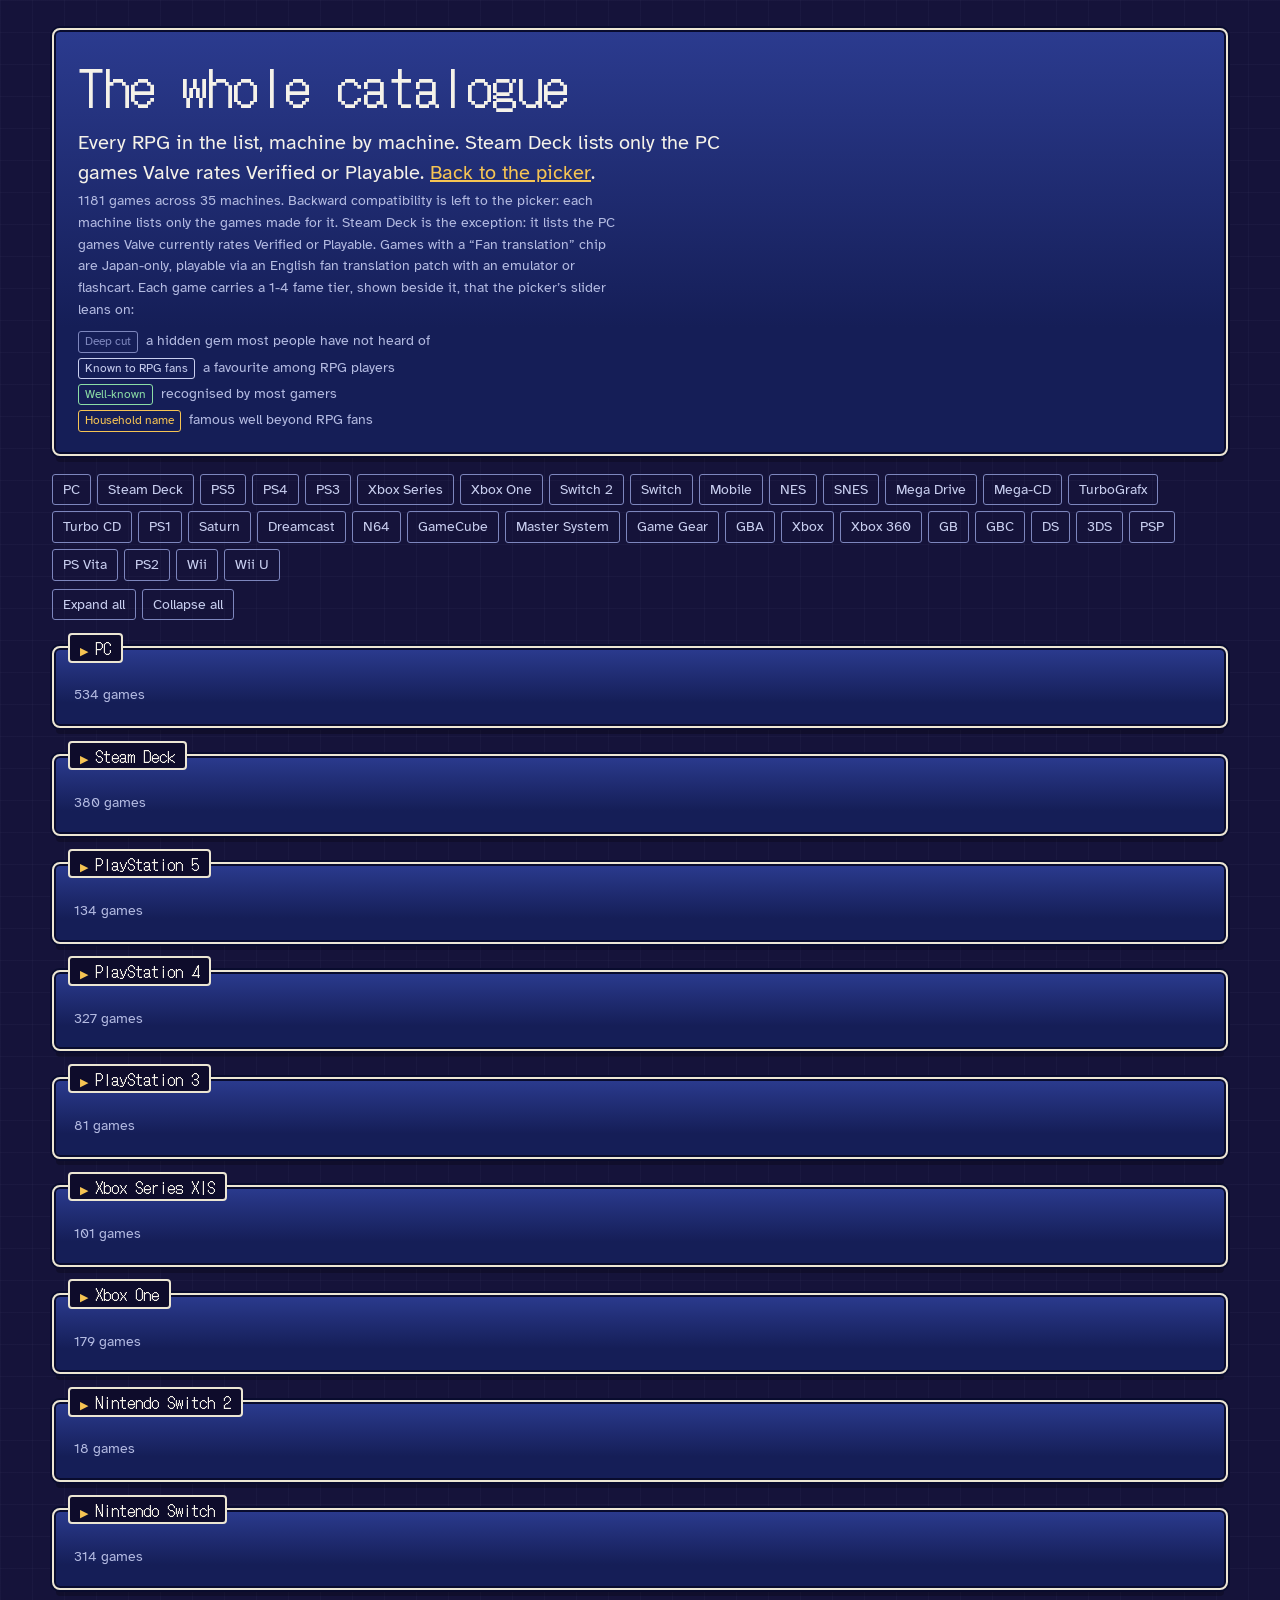
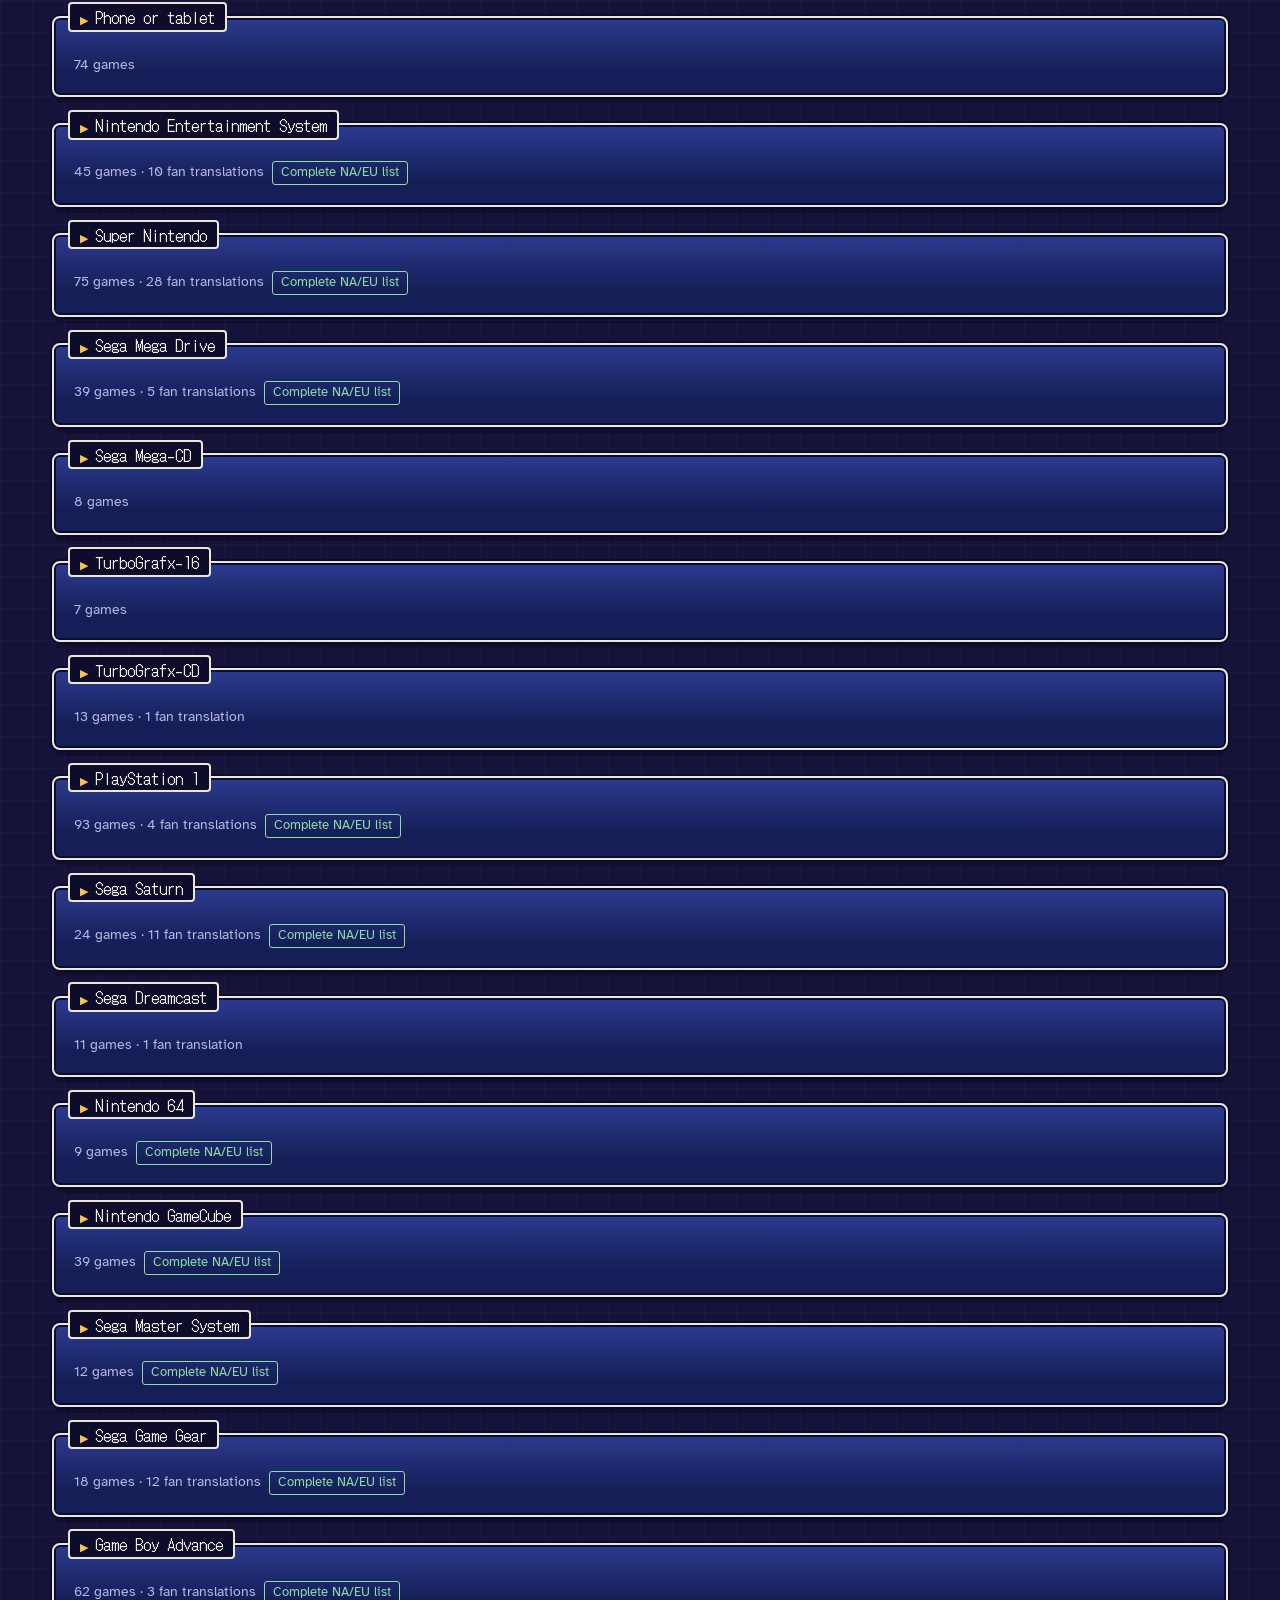
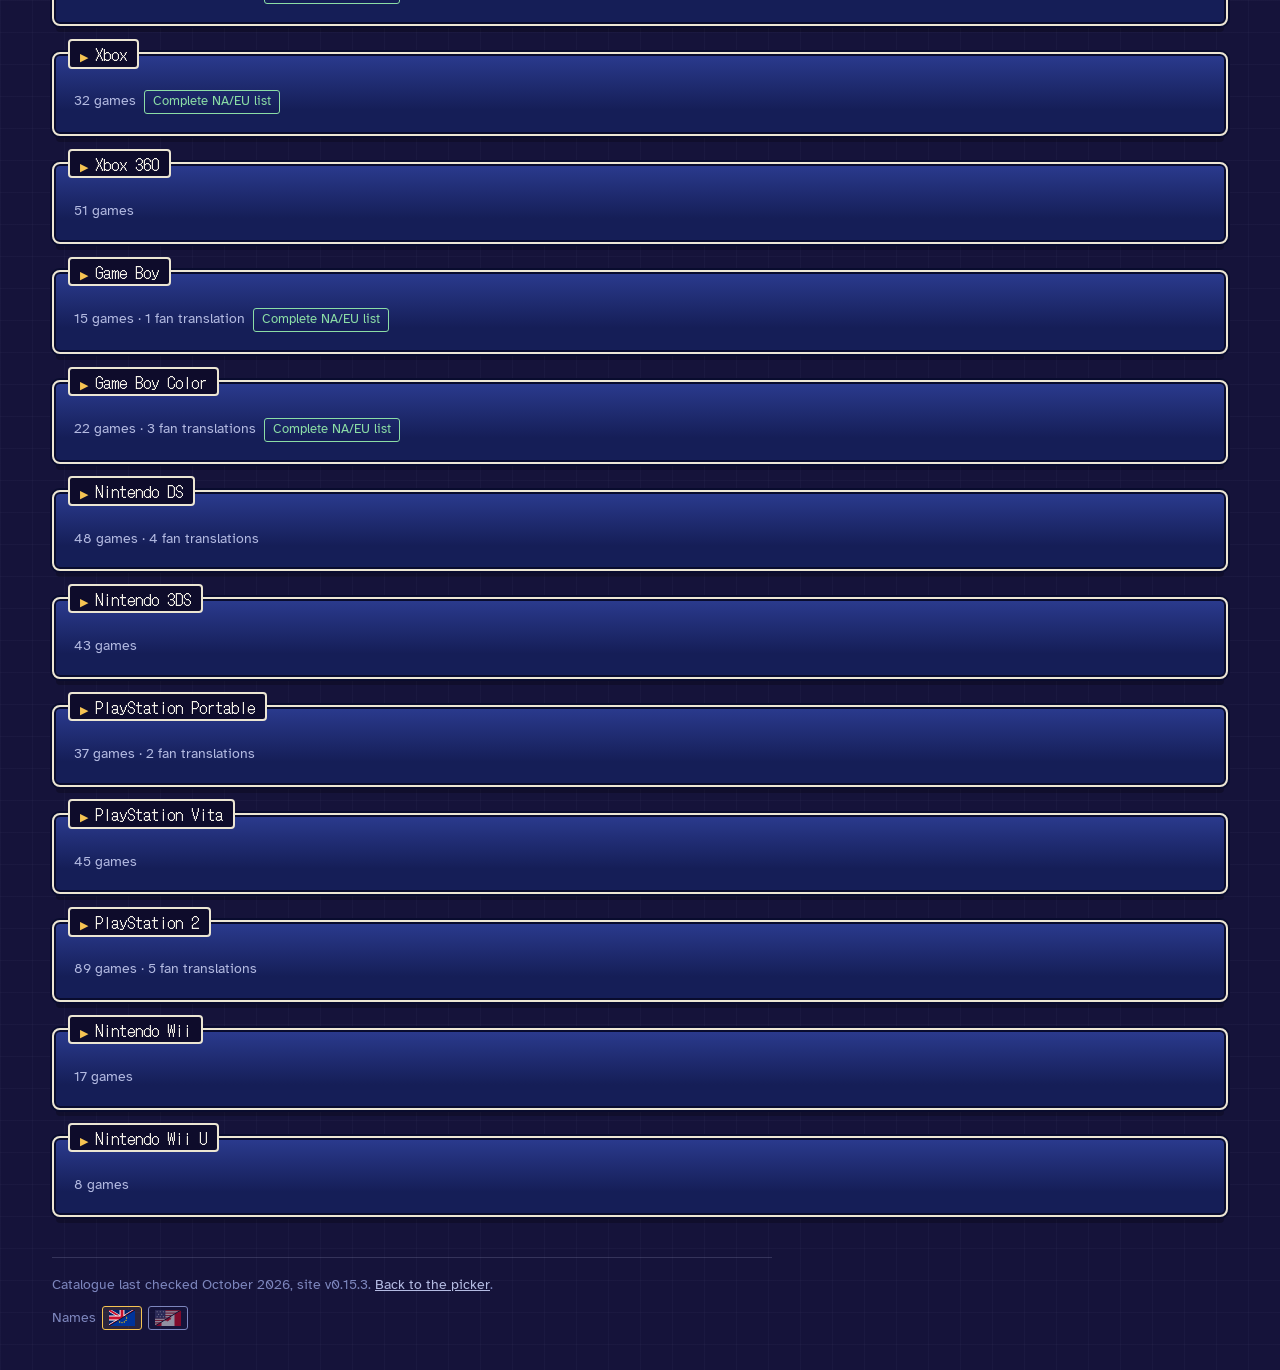
==== catalogue.html @ 45188379 "chore: Bump the footer version to 0.15.3" ====
<!doctype html>
<html lang="en-GB">
<head>
  <meta charset="utf-8">
  <meta name="viewport" content="width=device-width, initial-scale=1">
  <title>Every game, machine by machine &#8212; Which RPG should I play next?</title>
  <meta name="description" content="The whole catalogue, laid out machine by machine, so you can audit what is listed for each console.">
  <meta name="color-scheme" content="dark">
  <meta name="theme-color" content="#15133a">
  <link rel="icon" href="favicon.svg" type="image/svg+xml">
  <link rel="preconnect" href="https://fonts.googleapis.com">
  <link rel="preconnect" href="https://fonts.gstatic.com" crossorigin>
  <link rel="stylesheet" href="https://fonts.googleapis.com/css2?family=Atkinson+Hyperlegible:ital,wght@0,400;0,700;1,400&family=DotGothic16&display=swap">
  <link rel="stylesheet" href="css/style.css">
</head>
<body>
  <a class="skip-link" href="#audit">Skip to the list</a>

  <div class="page">
    <header class="intro window">
      <h1>The whole catalogue</h1>
      <p class="dialogue">Every RPG in the list, machine by machine. Steam Deck lists only the PC games Valve rates Verified or Playable. <a href="index.html">Back to the picker</a>.</p>
      <p class="hint" id="audit-summary"></p>
      <ul class="fame-key" id="fame-key" aria-label="What the fame tiers mean"></ul>
    </header>

    <nav class="audit-nav" id="audit-nav" aria-label="Machines"></nav>
    <div class="audit-actions">
      <button type="button" class="audit-chip" id="expand-all">Expand all</button>
      <button type="button" class="audit-chip" id="collapse-all">Collapse all</button>
    </div>

    <main id="audit"></main>

    <footer class="footer">
      <p>Catalogue last checked <span id="updated">October 2026</span>, site v<span id="version">0.15.3</span>. <a href="index.html">Back to the picker</a>.</p>
      <div class="name-toggle" role="group" aria-label="Game names">
        <span class="name-toggle-label" aria-hidden="true">Names</span>
        <button type="button" class="name-opt" data-name="eu" aria-pressed="true" aria-label="UK and European names">
          <svg viewBox="0 0 26 16" width="26" height="16" aria-hidden="true" focusable="false">
            <defs>
              <clipPath id="feu-a"><polygon points="0,0 26,0 0,16"/></clipPath>
              <clipPath id="feu-b"><polygon points="26,0 26,16 0,16"/></clipPath>
            </defs>
            <g clip-path="url(#feu-a)">
              <rect width="26" height="16" fill="#012169"/>
              <path d="M0 0L26 16M26 0L0 16" stroke="#ffffff" stroke-width="2.8"/>
              <path d="M0 0L26 16M26 0L0 16" stroke="#c8102e" stroke-width="1.9"/>
              <path d="M13 0V16M0 8H26" stroke="#ffffff" stroke-width="4.8"/>
              <path d="M13 0V16M0 8H26" stroke="#c8102e" stroke-width="2.9"/>
            </g>
            <g clip-path="url(#feu-b)">
              <rect width="26" height="16" fill="#003399"/>
              <g fill="#ffcc00">
                <circle cx="17.6" cy="8" r="0.65"/><circle cx="17" cy="5.7" r="0.65"/><circle cx="15.3" cy="4" r="0.65"/>
                <circle cx="13" cy="3.4" r="0.65"/><circle cx="10.7" cy="4" r="0.65"/><circle cx="9" cy="5.7" r="0.65"/>
                <circle cx="8.4" cy="8" r="0.65"/><circle cx="9" cy="10.3" r="0.65"/><circle cx="10.7" cy="12" r="0.65"/>
                <circle cx="13" cy="12.6" r="0.65"/><circle cx="15.3" cy="12" r="0.65"/><circle cx="17" cy="10.3" r="0.65"/>
              </g>
            </g>
            <line x1="0" y1="16" x2="26" y2="0" stroke="#0e0c2b" stroke-width="1"/>
          </svg>
        </button>
        <button type="button" class="name-opt" data-name="na" aria-pressed="false" aria-label="North American names">
          <svg viewBox="0 0 26 16" width="26" height="16" aria-hidden="true" focusable="false">
            <defs>
              <clipPath id="fna-a"><polygon points="0,0 26,0 0,16"/></clipPath>
              <clipPath id="fna-b"><polygon points="26,0 26,16 0,16"/></clipPath>
            </defs>
            <g clip-path="url(#fna-a)">
              <rect width="26" height="16" fill="#f7f7f7"/>
              <g fill="#b22234">
                <rect width="26" height="1.24" y="0"/><rect width="26" height="1.24" y="2.46"/><rect width="26" height="1.24" y="4.92"/>
                <rect width="26" height="1.24" y="7.38"/><rect width="26" height="1.24" y="9.85"/><rect width="26" height="1.24" y="12.31"/>
                <rect width="26" height="1.24" y="14.77"/>
              </g>
              <rect width="10.4" height="8.62" fill="#3c3b6e"/>
              <g fill="#ffffff">
                <circle cx="2.1" cy="1.8" r="0.5"/><circle cx="5.2" cy="1.8" r="0.5"/><circle cx="8.3" cy="1.8" r="0.5"/>
                <circle cx="3.65" cy="4.3" r="0.5"/><circle cx="6.75" cy="4.3" r="0.5"/>
                <circle cx="2.1" cy="6.8" r="0.5"/><circle cx="5.2" cy="6.8" r="0.5"/><circle cx="8.3" cy="6.8" r="0.5"/>
              </g>
            </g>
            <g clip-path="url(#fna-b)">
              <rect width="26" height="16" fill="#f7f7f7"/>
              <rect width="6.5" height="16" fill="#d80621"/>
              <rect x="19.5" width="6.5" height="16" fill="#d80621"/>
              <path fill="#d80621" d="M13 4.4l1 1.8 1.5-.6-.5 1.8 1.7.4-1.4 1.3.5.9-1.8-.3.2 1.5-1.2-.6-.8 1.1-.8-1.1-1.2.6.2-1.5-1.8.3.5-.9-1.4-1.3 1.7-.4-.5-1.8 1.5.6z"/>
            </g>
            <line x1="0" y1="16" x2="26" y2="0" stroke="#0e0c2b" stroke-width="1"/>
          </svg>
        </button>
      </div>
    </footer>
  </div>

  <script src="js/games.js"></script>
  <script src="js/catalogue.js"></script>
</body>
</html>
---- css/style.css ----
/*
 * Look and feel: classic RPG menu windows on a night-sky backdrop.
 * The one loud idea is the window frame and its gold selection cursor;
 * everything else stays quiet so the picks are easy to read.
 */

:root {
  --night: #15133a;
  --night-deep: #0e0c2b;
  --win-top: #2b3b8f;
  --win-bottom: #151e57;
  --frame: #ece6d3;
  --frame-shadow: #090c2e;
  --ink: #f5f2e9;
  --muted: #b4bbe2;
  --faint: #7d86bd;
  --gold: #f6c453;
  --mint: #8bdda6;
  --rose: #f29393;
  --amber: #e8a15d;
  --mist: #c9cff0;

  --display: "DotGothic16", ui-monospace, "Courier New", monospace;
  --body: "Atkinson Hyperlegible", system-ui, -apple-system, "Segoe UI", sans-serif;

  --step--1: 0.875rem;
  --step-0: 1.0625rem;
  --step-1: 1.25rem;
  --step-2: 1.6rem;
  --step-3: clamp(2rem, 4.6vw, 3.25rem);

  --gutter: 16px;
  color-scheme: dark;
}

*,
*::before,
*::after { box-sizing: border-box; }

html { -webkit-text-size-adjust: 100%; }

body {
  margin: 0;
  min-height: 100vh;
  background-color: var(--night);
  /* A faint tile grid, like the squares of an overworld map */
  background-image:
    linear-gradient(rgba(180, 187, 226, 0.035) 1px, transparent 1px),
    linear-gradient(90deg, rgba(180, 187, 226, 0.035) 1px, transparent 1px);
  background-size: 32px 32px;
  color: var(--ink);
  font-family: var(--body);
  font-size: var(--step-0);
  line-height: 1.55;
}

h1, h2, h3, h4 { margin: 0; font-weight: 400; }
p { margin: 0; }
ul, ol { margin: 0; padding: 0; list-style: none; }
fieldset { border: 0; margin: 0; padding: 0; min-width: 0; }
button, input { font: inherit; color: inherit; }

:focus-visible {
  outline: 2px dashed var(--gold);
  outline-offset: 3px;
}

.sr-only {
  position: absolute !important;
  width: 1px; height: 1px;
  padding: 0; margin: -1px;
  overflow: hidden; clip: rect(0 0 0 0);
  white-space: nowrap; border: 0;
}

.skip-link {
  position: absolute;
  left: 12px; top: -60px;
  z-index: 10;
  padding: 8px 14px;
  background: var(--gold);
  color: var(--night-deep);
  font-weight: 700;
  border-radius: 4px;
}
.skip-link:focus { top: 12px; }

/* ---------- Page layout ---------- */

.page {
  max-width: 1240px;
  margin: 0 auto;
  padding: 28px var(--gutter) 40px;
}

.layout {
  display: grid;
  gap: 8px;
  grid-template-columns: minmax(0, 1fr);
  margin-top: 8px;
}

@media (min-width: 1000px) {
  :root { --gutter: 32px; }
  .layout {
    grid-template-columns: minmax(0, 5fr) minmax(0, 6fr);
    gap: 32px;
    align-items: start;
  }
  .results {
    position: sticky;
    top: 16px;
    max-height: calc(100vh - 32px);
    overflow-y: auto;
    scrollbar-gutter: stable;
    scrollbar-color: var(--faint) transparent;
    padding-right: 6px;
  }
  .jump { display: none !important; }
}

/* ---------- The window frame ---------- */

.window {
  position: relative;
  margin-top: 26px;
  padding: 26px 20px 20px;
  border: 2px solid var(--frame);
  border-radius: 8px;
  background: linear-gradient(180deg, var(--win-top), var(--win-bottom) 70%);
  /* Dark keyline inside and out, for the classic double-frame look */
  box-shadow:
    0 0 0 2px var(--frame-shadow),
    inset 0 0 0 2px var(--frame-shadow),
    0 10px 0 -4px rgba(0, 0, 0, 0.25);
}

.nameplate {
  position: absolute;
  top: -0.95em;
  left: 14px;
  padding: 2px 10px 1px;
  background: var(--night-deep);
  border: 2px solid var(--frame);
  border-radius: 4px;
  font-family: var(--display);
  font-size: 1rem;
  line-height: 1.4;
  color: var(--ink);
  letter-spacing: 0.02em;
}

.hint {
  color: var(--muted);
  font-size: var(--step--1);
  max-width: 60ch;
}

/* ---------- Intro ---------- */

.intro {
  margin-top: 0;
  padding: 26px 24px 22px;
}

.intro h1 {
  font-family: var(--display);
  font-size: var(--step-3);
  line-height: 1.12;
  letter-spacing: 0.01em;
  max-width: 18ch;
  text-wrap: balance;
}

@media (min-width: 760px) {
  .intro h1 { max-width: none; }
}

.dialogue {
  margin-top: 14px;
  max-width: 54ch;
  min-height: 3.1em;
  font-size: var(--step-1);
  line-height: 1.5;
  color: var(--ink);
}

.caret {
  display: inline-block;
  margin-left: 6px;
  color: var(--gold);
  font-size: 0.7em;
  vertical-align: 0.1em;
  animation: caret-bob 0.9s steps(2, end) infinite;
}

@keyframes caret-bob {
  0% { transform: translateY(0); }
  100% { transform: translateY(3px); }
}

.noscript { margin-top: 26px; }

/* ---------- Played games ---------- */

.combo { position: relative; margin-top: 14px; }

.search {
  width: 100%;
  padding: 11px 14px;
  background: var(--night-deep);
  border: 2px solid var(--faint);
  border-radius: 6px;
  color: var(--ink);
}
.search::placeholder { color: var(--faint); }
.search:focus { border-color: var(--gold); outline: none; }
.search:focus-visible { outline: none; box-shadow: 0 0 0 2px rgba(246, 196, 83, 0.35); }

.options {
  position: absolute;
  z-index: 5;
  left: 0; right: 0;
  top: calc(100% + 6px);
  max-height: 320px;
  overflow-y: auto;
  padding: 6px;
  background: var(--night-deep);
  border: 2px solid var(--frame);
  border-radius: 6px;
  box-shadow: 0 0 0 2px var(--frame-shadow), 0 14px 30px rgba(0, 0, 0, 0.45);
}

.option {
  position: relative;
  display: flex;
  align-items: baseline;
  justify-content: space-between;
  gap: 12px;
  padding: 8px 10px 8px 28px;
  border-radius: 4px;
  cursor: pointer;
}
.option .year { color: var(--faint); font-size: var(--step--1); flex: none; }
.option.is-active { background: rgba(246, 196, 83, 0.12); }
.option.is-active::before {
  content: "\25B6";
  position: absolute;
  left: 8px;
  color: var(--gold);
  font-size: 0.75em;
  top: 0.95em;
}
.option.is-empty { cursor: default; color: var(--muted); padding-left: 10px; }

.quick { margin-top: 14px; }
.quick-label { color: var(--muted); font-size: var(--step--1); }
.quick-list { display: flex; flex-wrap: wrap; gap: 6px; margin-top: 6px; }
.quick[hidden] { display: none; }

.chip-btn {
  padding: 4px 10px;
  background: transparent;
  border: 1px solid var(--faint);
  border-radius: 3px;
  color: var(--mist);
  font-size: var(--step--1);
  cursor: pointer;
}
.chip-btn:hover { border-color: var(--gold); color: var(--ink); }

.played { margin-top: 16px; display: grid; gap: 8px; }
.played:empty { display: none; }

.played-row {
  display: grid;
  grid-template-columns: minmax(0, 1fr) auto;
  grid-template-areas:
    "title remove"
    "feel feel";
  gap: 8px 10px;
  align-items: center;
  padding: 10px 10px 10px 12px;
  background: rgba(9, 12, 46, 0.45);
  border-radius: 6px;
}
.played-title { grid-area: title; font-weight: 700; line-height: 1.3; }
.feel { grid-area: feel; display: flex; flex-wrap: wrap; gap: 4px; }
.remove { grid-area: remove; }

/* Beside the title when the page is one wide column. The two-column layout's
   sidebar is too narrow for four verdicts, so there they stay underneath. */
@media (min-width: 640px) and (max-width: 999px) {
  .played-row {
    grid-template-columns: minmax(14rem, 1fr) auto auto;
    grid-template-areas: "title feel remove";
  }
}

.feel-opt { position: relative; }
.feel-opt input {
  position: absolute;
  inset: 0;
  opacity: 0;
  margin: 0;
  cursor: pointer;
}
.feel-opt span {
  display: inline-block;
  padding: 3px 9px;
  border: 1px solid var(--faint);
  border-radius: 3px;
  font-size: var(--step--1);
  color: var(--muted);
  white-space: nowrap;
}
.feel-opt input:checked + span { color: var(--night-deep); font-weight: 700; }
.feel-loved input:checked + span { background: var(--mint); border-color: var(--mint); }
.feel-fine input:checked + span { background: var(--mist); border-color: var(--mist); }
.feel-bad input:checked + span { background: var(--amber); border-color: var(--amber); }
.feel-disliked input:checked + span { background: var(--rose); border-color: var(--rose); }
.feel-opt input:focus-visible + span { outline: 2px dashed var(--gold); outline-offset: 2px; }
.feel-opt input:not(:checked):hover + span { border-color: var(--ink); color: var(--ink); }

.remove {
  width: 30px;
  height: 30px;
  display: grid;
  place-items: center;
  background: transparent;
  border: 1px solid transparent;
  border-radius: 4px;
  color: var(--muted);
  font-size: 1.2rem;
  line-height: 1;
  cursor: pointer;
}
.remove:hover { color: var(--rose); border-color: var(--rose); }

/* ---------- Menu options (machines, length) ---------- */

.menu { display: grid; gap: 2px; margin-top: 10px; }
.menu-grid { grid-template-columns: repeat(2, minmax(0, 1fr)); gap: 2px 12px; }

.opt {
  position: relative;
  display: flex;
  align-items: baseline;
  gap: 10px;
  padding: 7px 8px 7px 30px;
  border-radius: 4px;
  cursor: pointer;
}
.opt input {
  position: absolute;
  opacity: 0;
  width: 1px; height: 1px;
  margin: 0;
}
.opt:hover { background: rgba(255, 255, 255, 0.05); }
.opt .label { line-height: 1.35; }
.opt .detail { color: var(--faint); font-size: var(--step--1); margin-left: auto; white-space: nowrap; }
.opt input:checked ~ .label { color: var(--gold); }
.opt input:checked ~ .detail { color: var(--muted); }
.opt input:focus-visible ~ .label { outline: 2px dashed var(--gold); outline-offset: 3px; }

/* Single choice: the menu cursor marks your pick */
.opt-radio .mark {
  position: absolute;
  left: 9px;
  top: 0.9em;
  font-size: 0.75em;
  color: var(--gold);
  visibility: hidden;
}
.opt-radio .mark::before { content: "\25B6"; }
.opt-radio input:checked ~ .mark { visibility: visible; }
.opt-radio:hover input:not(:checked) ~ .mark { visibility: visible; color: var(--faint); }
.opt[hidden] { display: none; }

/* Multiple choice: a small pixel box that fills in */
.opt-check .mark {
  position: absolute;
  left: 8px;
  top: 0.62em;
  width: 13px;
  height: 13px;
  border: 2px solid var(--faint);
  border-radius: 2px;
}
.opt-check input:checked ~ .mark {
  border-color: var(--gold);
  background: var(--gold);
  box-shadow: inset 0 0 0 2px var(--win-bottom);
}

/* The native-only filter sits just under the machine list */
.machine-filter { margin-top: 8px; padding-top: 8px; border-top: 1px solid rgba(255, 255, 255, 0.08); }
.machine-filter[hidden] { display: none; }

/* ---------- Mood toggles ---------- */

.mood-group + .mood-group { margin-top: 12px; }
.mood-group h3 {
  font-family: var(--body);
  font-size: var(--step--1);
  color: var(--muted);
  margin-top: 12px;
}
.mood-list { display: flex; flex-wrap: wrap; gap: 6px; margin-top: 6px; }

.toggle { position: relative; }
.toggle input { position: absolute; inset: 0; opacity: 0; margin: 0; cursor: pointer; }
.toggle span {
  display: inline-block;
  padding: 4px 10px;
  border: 1px solid var(--faint);
  border-radius: 3px;
  font-size: var(--step--1);
  color: var(--mist);
}
.toggle input:hover + span { border-color: var(--ink); color: var(--ink); }
.toggle input:checked + span {
  border-color: var(--gold);
  color: var(--gold);
  background: rgba(246, 196, 83, 0.1);
}
.toggle input:focus-visible + span { outline: 2px dashed var(--gold); outline-offset: 2px; }

/* ---------- Popularity slider ---------- */

.fame-slider { margin-top: 8px; }
.fame-slider input[type="range"] {
  -webkit-appearance: none;
  appearance: none;
  width: 100%;
  height: 24px;
  margin: 0;
  background: transparent;
  cursor: pointer;
}
.fame-slider input[type="range"]::-webkit-slider-runnable-track {
  height: 6px;
  background: rgba(9, 12, 46, 0.6);
  border: 1px solid var(--faint);
  border-radius: 3px;
}
.fame-slider input[type="range"]::-webkit-slider-thumb {
  -webkit-appearance: none;
  width: 16px;
  height: 16px;
  margin-top: -6px;
  background: var(--gold);
  border: 1px solid var(--night-deep);
  border-radius: 2px;
}
.fame-slider input[type="range"]::-moz-range-track {
  height: 6px;
  background: rgba(9, 12, 46, 0.6);
  border: 1px solid var(--faint);
  border-radius: 3px;
}
.fame-slider input[type="range"]::-moz-range-thumb {
  width: 14px;
  height: 14px;
  background: var(--gold);
  border: 1px solid var(--night-deep);
  border-radius: 2px;
}
.fame-ends {
  display: flex;
  justify-content: space-between;
  gap: 10px;
  color: var(--muted);
  font-size: var(--step--1);
}

.jump {
  display: block;
  margin: 24px 0 6px;
  padding: 12px 16px;
  text-align: center;
  background: var(--gold);
  color: var(--night-deep);
  font-weight: 700;
  border-radius: 6px;
  text-decoration: none;
}

/* ---------- Results ---------- */

.results { margin-top: 18px; }
.results:focus { outline: none; }

@media (min-width: 1000px) {
  .results { margin-top: 26px; }
}

.results-head h2 {
  font-family: var(--display);
  font-size: var(--step-2);
  line-height: 1.2;
}
.summary { margin-top: 6px; color: var(--muted); max-width: 62ch; }

.actions[hidden] { display: none; }
.actions { display: flex; flex-wrap: wrap; gap: 8px; margin-top: 12px; }

.btn {
  padding: 7px 14px;
  background: var(--gold);
  color: var(--night-deep);
  border: 2px solid var(--gold);
  border-radius: 5px;
  font-weight: 700;
  font-size: var(--step--1);
  cursor: pointer;
}
.btn:hover { background: #ffd877; border-color: #ffd877; }
.btn-quiet {
  background: transparent;
  color: var(--mist);
  border-color: var(--faint);
}
.btn-quiet:hover { background: transparent; border-color: var(--ink); color: var(--ink); }

.empty-state p + p { margin-top: 8px; }
.empty-state .lead {
  font-family: var(--display);
  font-size: var(--step-1);
  line-height: 1.35;
}

.pick { padding: 28px 22px 20px; }
.pick + .pick { margin-top: 30px; }
.pick:first-child { margin-top: 30px; }

.pick-title {
  font-family: var(--display);
  font-size: var(--step-2);
  line-height: 1.2;
  text-wrap: balance;
}
.pick-year {
  font-family: var(--body);
  font-size: var(--step--1);
  color: var(--faint);
  margin-left: 6px;
  white-space: nowrap;
}

.pitch { margin-top: 8px; max-width: 62ch; }

.why {
  margin-top: 14px;
  padding: 10px 12px;
  border-left: 3px solid var(--gold);
  background: rgba(9, 12, 46, 0.4);
  border-radius: 0 4px 4px 0;
}
.because { font-weight: 700; color: var(--gold); }
.why-detail { margin-top: 2px; color: var(--mist); font-size: var(--step--1); }
.why-moods { display: flex; flex-wrap: wrap; align-items: center; gap: 4px 8px; margin-top: 8px; }
.why-moods-label { font-size: 0.8rem; color: var(--muted); }
.why-moods ul { display: flex; flex-wrap: wrap; gap: 4px; }
.why-moods li {
  padding: 1px 8px;
  border: 1px solid var(--gold);
  border-radius: 3px;
  font-size: 0.8rem;
  color: var(--gold);
}

.facts {
  display: grid;
  grid-template-columns: max-content minmax(0, 1fr);
  gap: 6px 16px;
  margin: 14px 0 0;
  font-size: var(--step--1);
}
.facts dt { color: var(--faint); }
.facts dd { margin: 0; }
.verdict-longer, .verdict-shorter { color: var(--rose); }
.verdict-fits { color: var(--mint); }

/* Length gauge: where this game sits against the time you asked for */
.gauge {
  position: relative;
  height: 8px;
  max-width: 260px;
  margin-top: 6px;
  background: var(--night-deep);
  border: 1px solid var(--faint);
  border-radius: 2px;
}
.gauge-range {
  position: absolute;
  top: 0; bottom: 0;
  background: rgba(139, 221, 166, 0.35);
}
.gauge-mark {
  position: absolute;
  top: -4px;
  width: 4px;
  height: 14px;
  margin-left: -2px;
  background: var(--gold);
  border-radius: 1px;
}

.note { margin-top: 8px; font-size: var(--step--1); color: var(--faint); }

.pick-actions { display: flex; flex-wrap: wrap; gap: 8px; margin-top: 14px; }
/* Skipping is a browsing action, kept apart from the four verdicts */
.pick-skip { margin-left: auto; }

.more { margin-top: 34px; padding: 24px 18px 14px; }
.more-list { display: grid; }
.more-item {
  display: grid;
  gap: 2px;
  padding: 10px 2px;
  border-top: 1px solid rgba(180, 187, 226, 0.2);
}
.more-item:first-child { border-top: 0; padding-top: 2px; }
.more-top { display: flex; flex-wrap: wrap; align-items: baseline; justify-content: space-between; gap: 2px 12px; }
.more-title { font-weight: 700; }
.more-meta { font-size: var(--step--1); color: var(--muted); }
.more-pitch { max-width: 62ch; }
.more-why { font-size: var(--step--1); color: var(--mist); }

.more-actions { display: flex; flex-wrap: wrap; gap: 6px; margin-top: 4px; }
.more-skip { margin-left: auto; }
.more-add {
  padding: 3px 9px;
  background: transparent;
  border: 1px solid var(--faint);
  border-radius: 3px;
  color: var(--mist);
  font-size: var(--step--1);
  cursor: pointer;
}
.more-add:hover { border-color: var(--gold); color: var(--ink); }

/* ---------- Catalogue audit ---------- */

.audit-nav { display: flex; flex-wrap: wrap; gap: 6px; margin-top: 18px; }
.audit-actions { display: flex; flex-wrap: wrap; gap: 6px; margin-top: 8px; }
.audit-chip {
  padding: 4px 10px;
  background: transparent;
  border: 1px solid var(--faint);
  border-radius: 3px;
  color: var(--mist);
  font-size: var(--step--1);
  text-decoration: none;
  cursor: pointer;
}
.audit-chip:hover { border-color: var(--gold); color: var(--ink); }

.audit-toggle {
  padding: 0;
  background: none;
  border: 0;
  font: inherit;
  color: inherit;
  cursor: pointer;
}
.audit-machine .nameplate:hover { border-color: var(--gold); }
.audit-caret { margin-right: 7px; color: var(--gold); font-size: 0.7em; }
.audit-caret::before { content: "\25B6"; }
.audit-toggle[aria-expanded="true"] .audit-caret::before { content: "\25BC"; }

.audit-count { display: block; margin-top: 10px; color: var(--muted); font-size: var(--step--1); }
.audit-complete {
  display: inline-block;
  margin-left: 8px;
  padding: 1px 8px;
  border: 1px solid var(--mint);
  border-radius: 3px;
  color: var(--mint);
  font-size: 0.8rem;
}

.audit-list { margin-top: 8px; }
.audit-list li {
  padding: 8px 2px;
  border-top: 1px solid rgba(180, 187, 226, 0.18);
  font-size: var(--step--1);
}
.audit-list li:first-child { border-top: 0; }
.audit-title { font-weight: 700; color: var(--ink); }

.region-mark { margin-left: 6px; color: var(--gold); font-size: 0.9em; cursor: help; }
.audit-meta { color: var(--muted); }
.audit-note { margin-top: 2px; color: var(--faint); }

/* ---------- Fame tiers ---------- */

.fame-chip {
  display: inline-block;
  padding: 0 6px;
  border: 1px solid currentColor;
  border-radius: 3px;
  font-size: 0.78rem;
  line-height: 1.55;
  color: var(--muted);
  white-space: nowrap;
  cursor: help;
}
.fame-1 { color: var(--faint); }
.fame-2 { color: var(--mist); }
.fame-3 { color: var(--mint); }
.fame-4 { color: var(--gold); }

/* The marker for Japan-only games playable via an English fan translation */
.fan-chip {
  display: inline-block;
  margin-left: 6px;
  padding: 0 6px;
  border: 1px solid currentColor;
  border-radius: 3px;
  font-size: 0.78rem;
  line-height: 1.55;
  color: var(--amber);
  white-space: nowrap;
  cursor: help;
}

/* Valve's Steam Deck rating */
.deck-chip {
  display: inline-block;
  margin-left: 6px;
  padding: 0 6px;
  border: 1px solid currentColor;
  border-radius: 3px;
  font-size: 0.78rem;
  line-height: 1.55;
  white-space: nowrap;
  cursor: help;
}
.deck-verified { color: var(--mint); }
.deck-playable { color: var(--amber); }

.fame-key {
  display: grid;
  gap: 4px;
  margin-top: 10px;
  font-size: var(--step--1);
  color: var(--muted);
}
.fame-key li { display: flex; align-items: baseline; gap: 8px; }

.dialogue a { color: var(--gold); }
.hint a { color: var(--mist); }
.hint a:hover { color: var(--ink); }

/* ---------- Game name toggle ---------- */

.name-toggle { display: flex; align-items: center; gap: 6px; margin-top: 10px; }
.name-toggle-label { color: var(--faint); font-size: var(--step--1); }
.name-opt {
  padding: 3px 6px;
  background: transparent;
  border: 1px solid var(--faint);
  border-radius: 3px;
  line-height: 0;
  cursor: pointer;
}
.name-opt svg { display: block; }
.name-opt[aria-pressed="false"] svg { opacity: 0.55; }
.name-opt:hover svg { opacity: 1; }
.name-opt:hover { border-color: var(--ink); }
.name-opt[aria-pressed="true"] { border-color: var(--gold); background: rgba(246, 196, 83, 0.1); }

/* ---------- Footer ---------- */

.footer {
  margin-top: 40px;
  padding-top: 16px;
  border-top: 1px solid rgba(180, 187, 226, 0.2);
  color: var(--faint);
  font-size: var(--step--1);
  max-width: 80ch;
}
.footer a { color: var(--muted); }

@media (prefers-reduced-motion: reduce) {
  .caret { animation: none; }
  * { scroll-behavior: auto !important; }
}

html { scroll-behavior: smooth; }
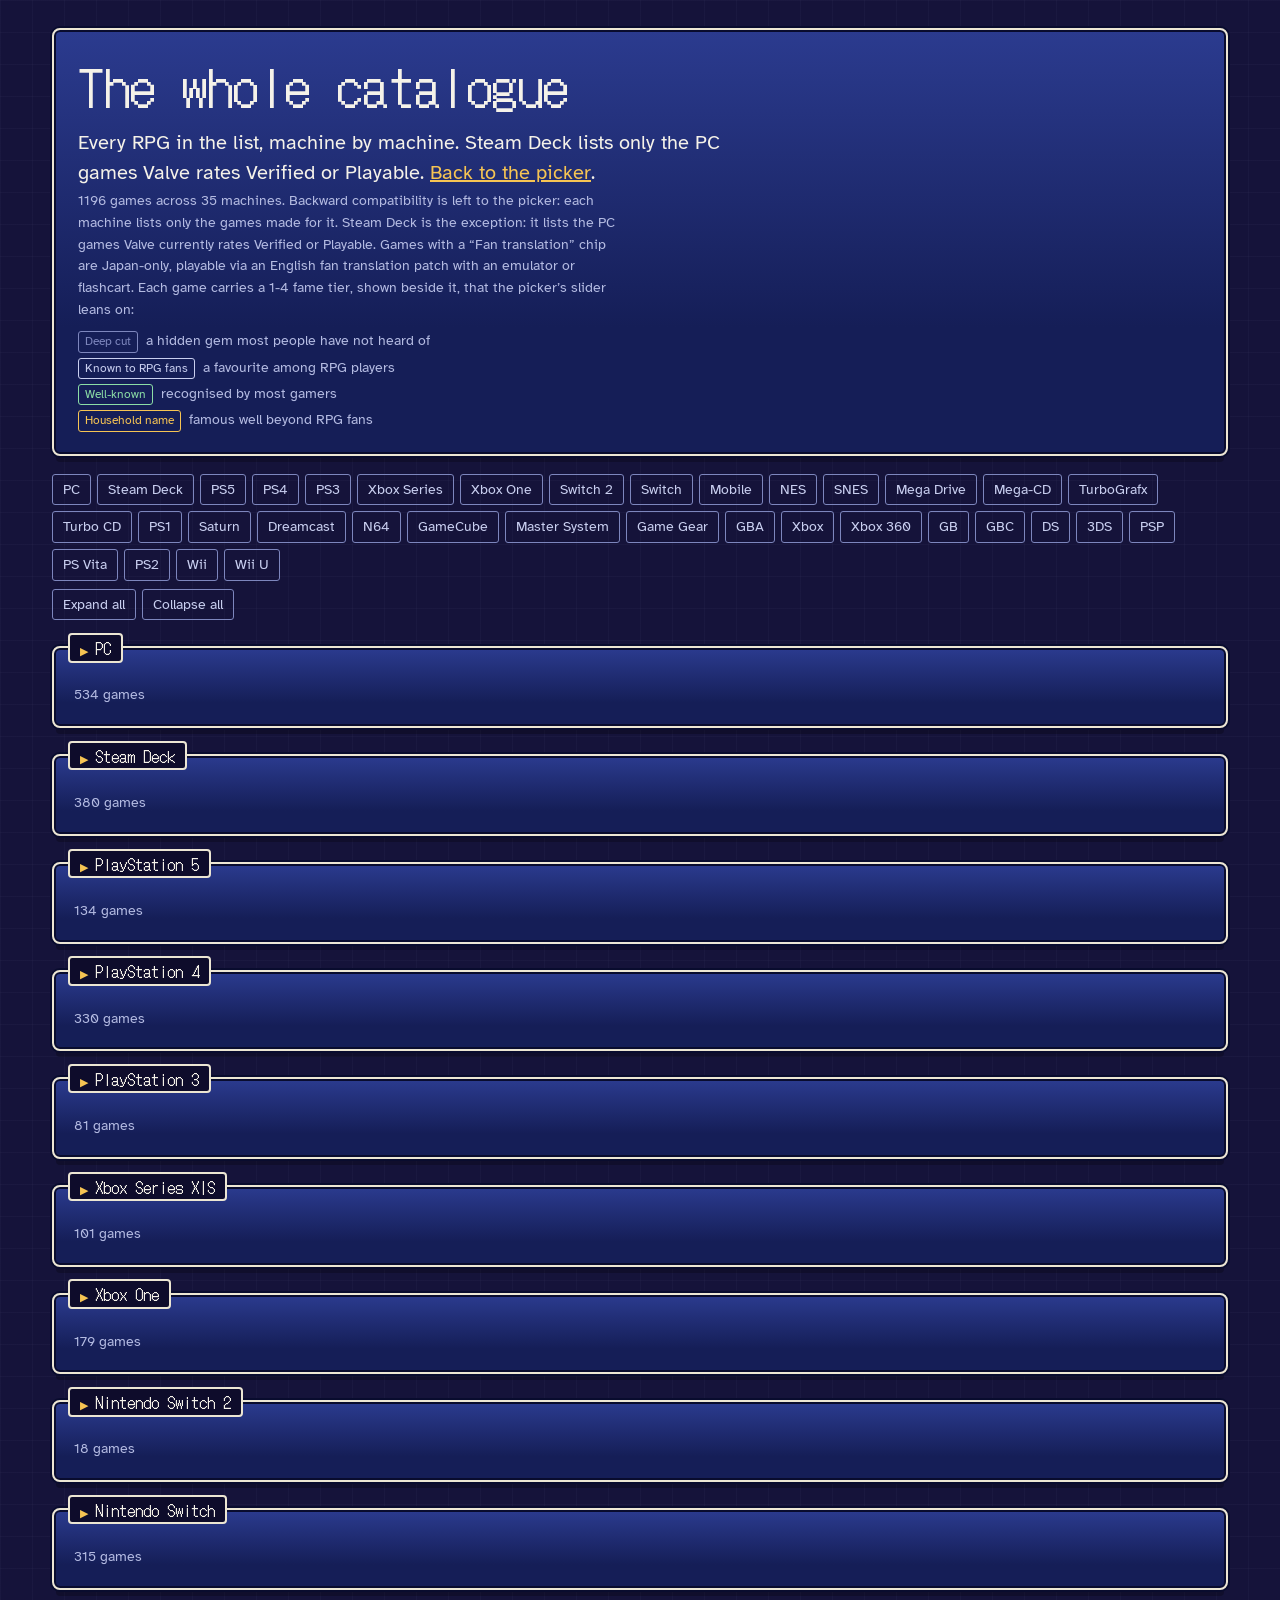
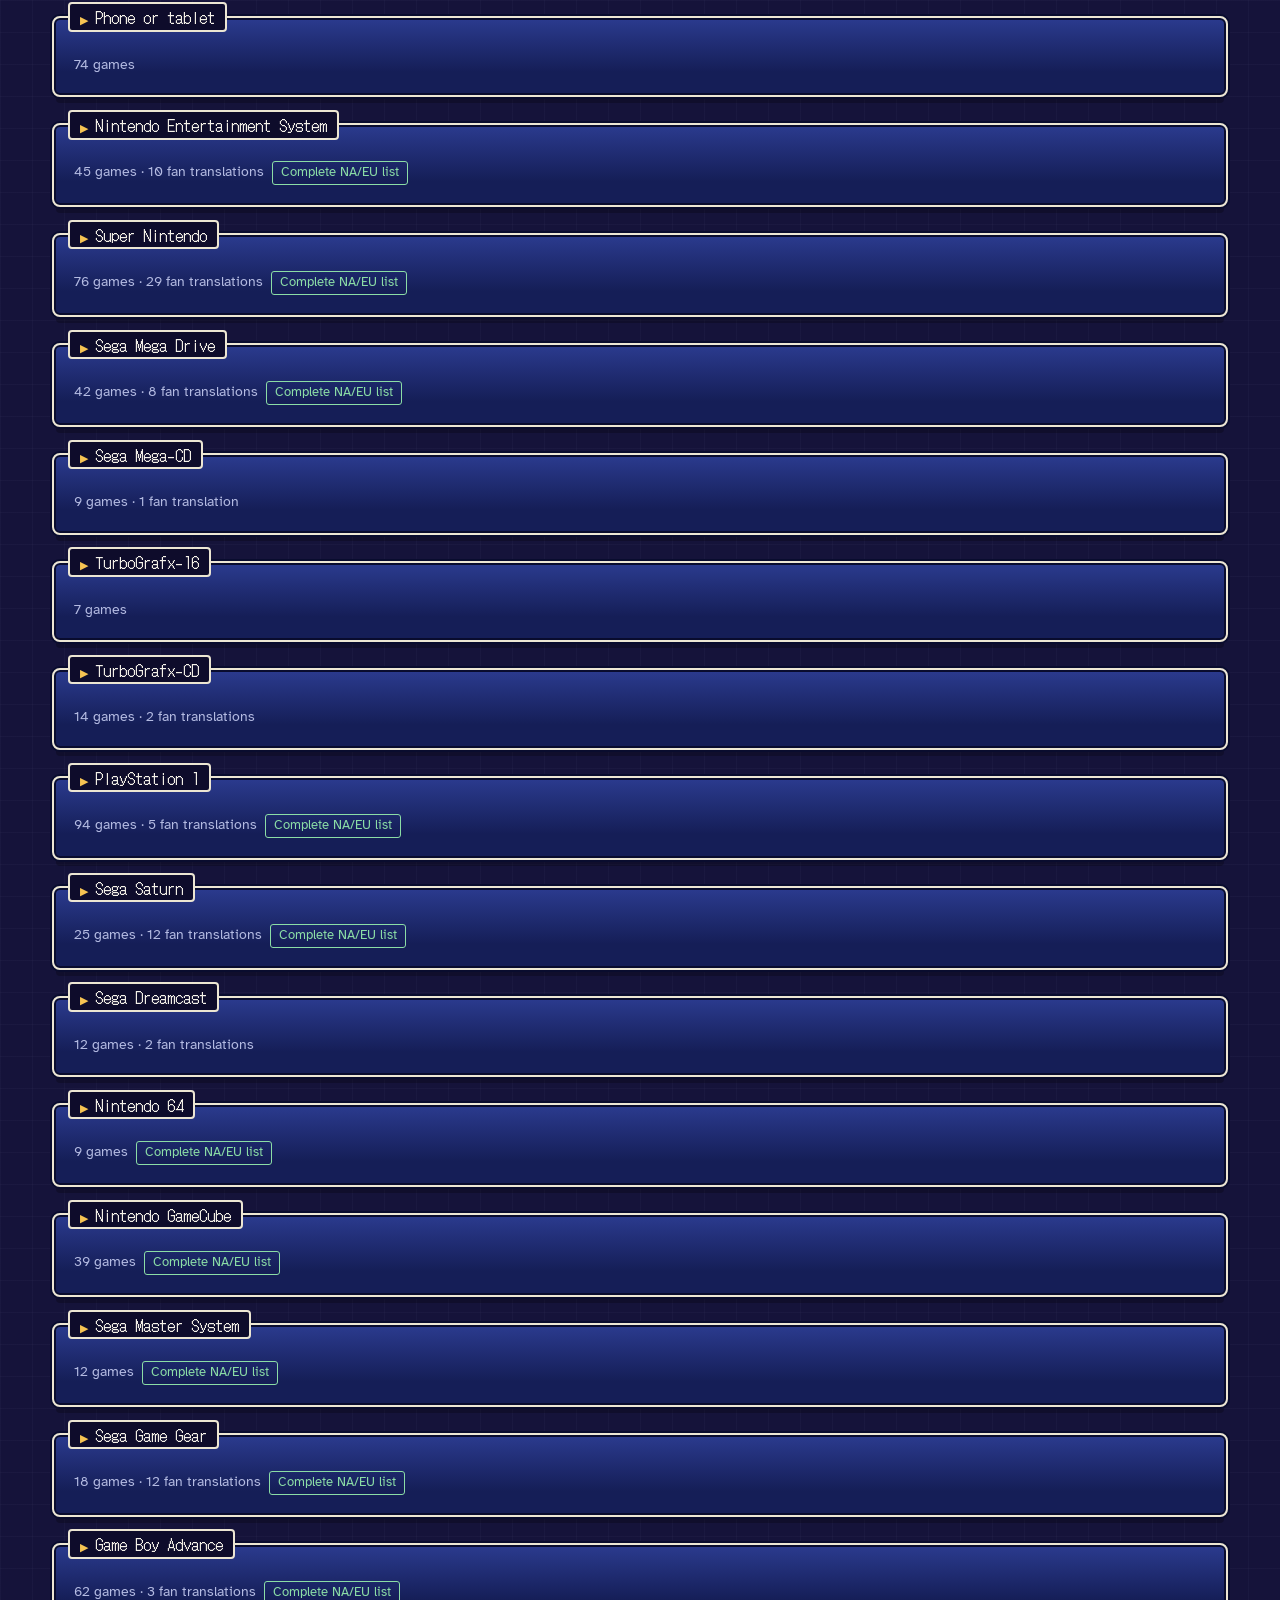
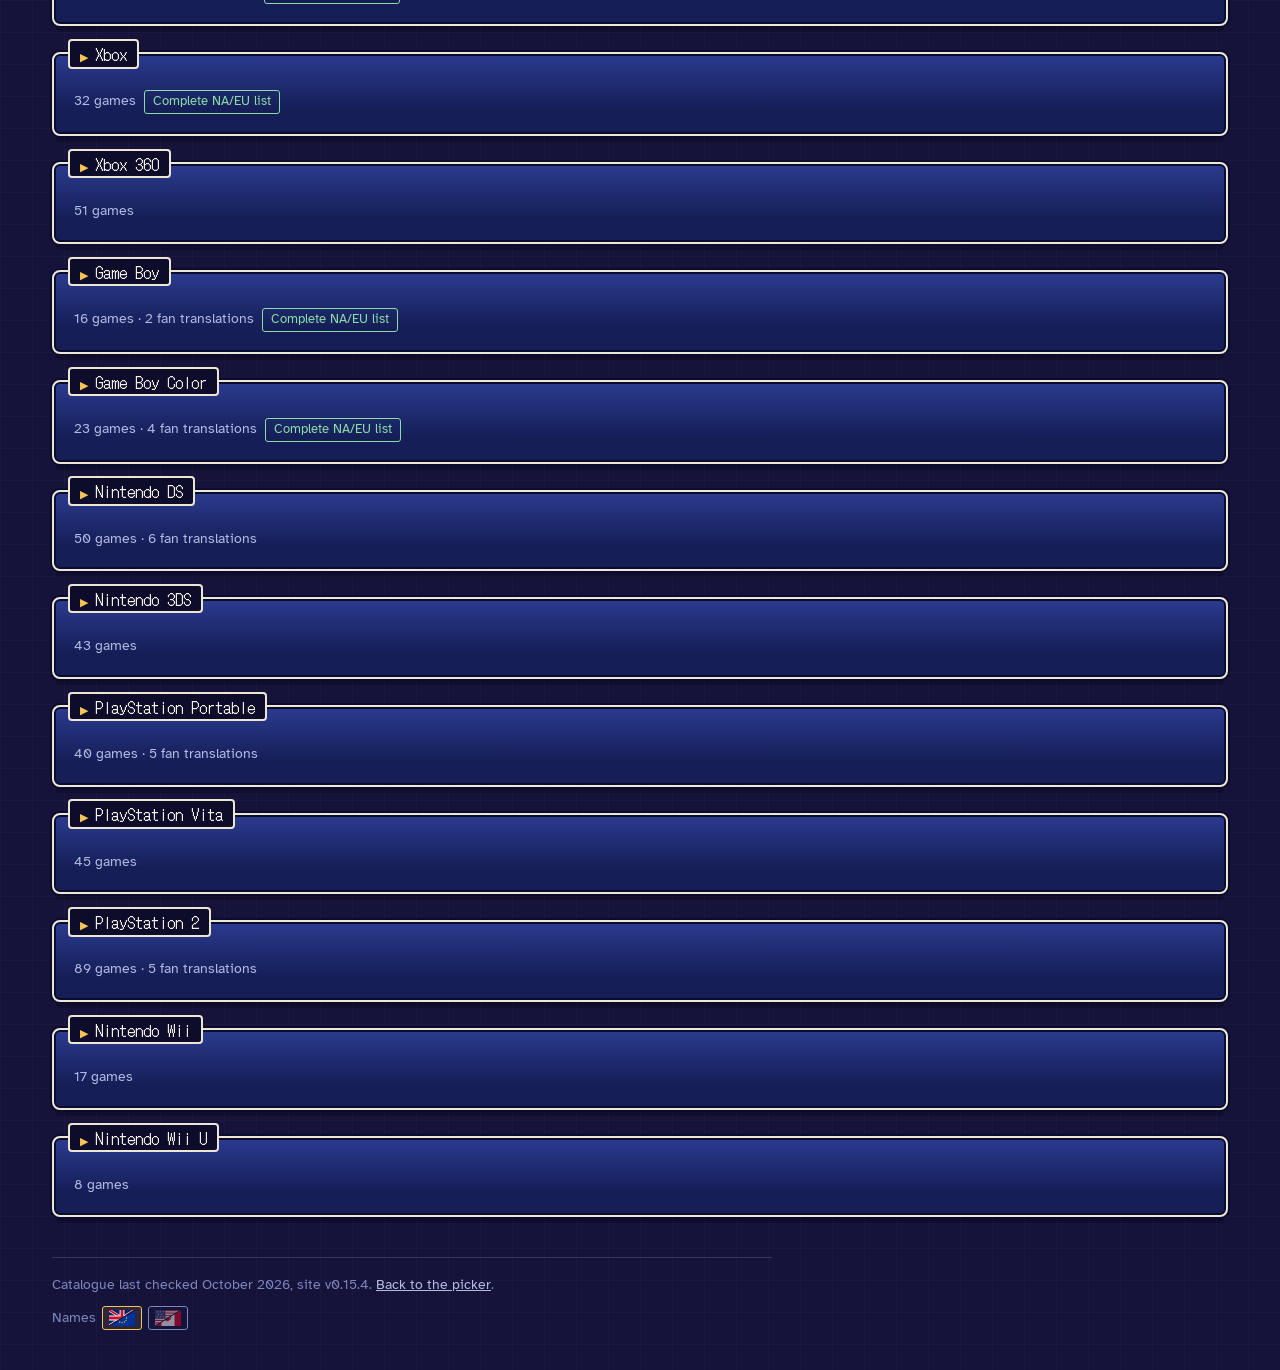
==== commit 0ca30c82: "chore: Bump the footer version to 0.15.4" ====
--- a/catalogue.html
+++ b/catalogue.html
@@ -33,7 +33,7 @@
     <main id="audit"></main>
 
     <footer class="footer">
-      <p>Catalogue last checked <span id="updated">October 2026</span>, site v<span id="version">0.15.3</span>. <a href="index.html">Back to the picker</a>.</p>
+      <p>Catalogue last checked <span id="updated">October 2026</span>, site v<span id="version">0.15.4</span>. <a href="index.html">Back to the picker</a>.</p>
       <div class="name-toggle" role="group" aria-label="Game names">
         <span class="name-toggle-label" aria-hidden="true">Names</span>
         <button type="button" class="name-opt" data-name="eu" aria-pressed="true" aria-label="UK and European names">
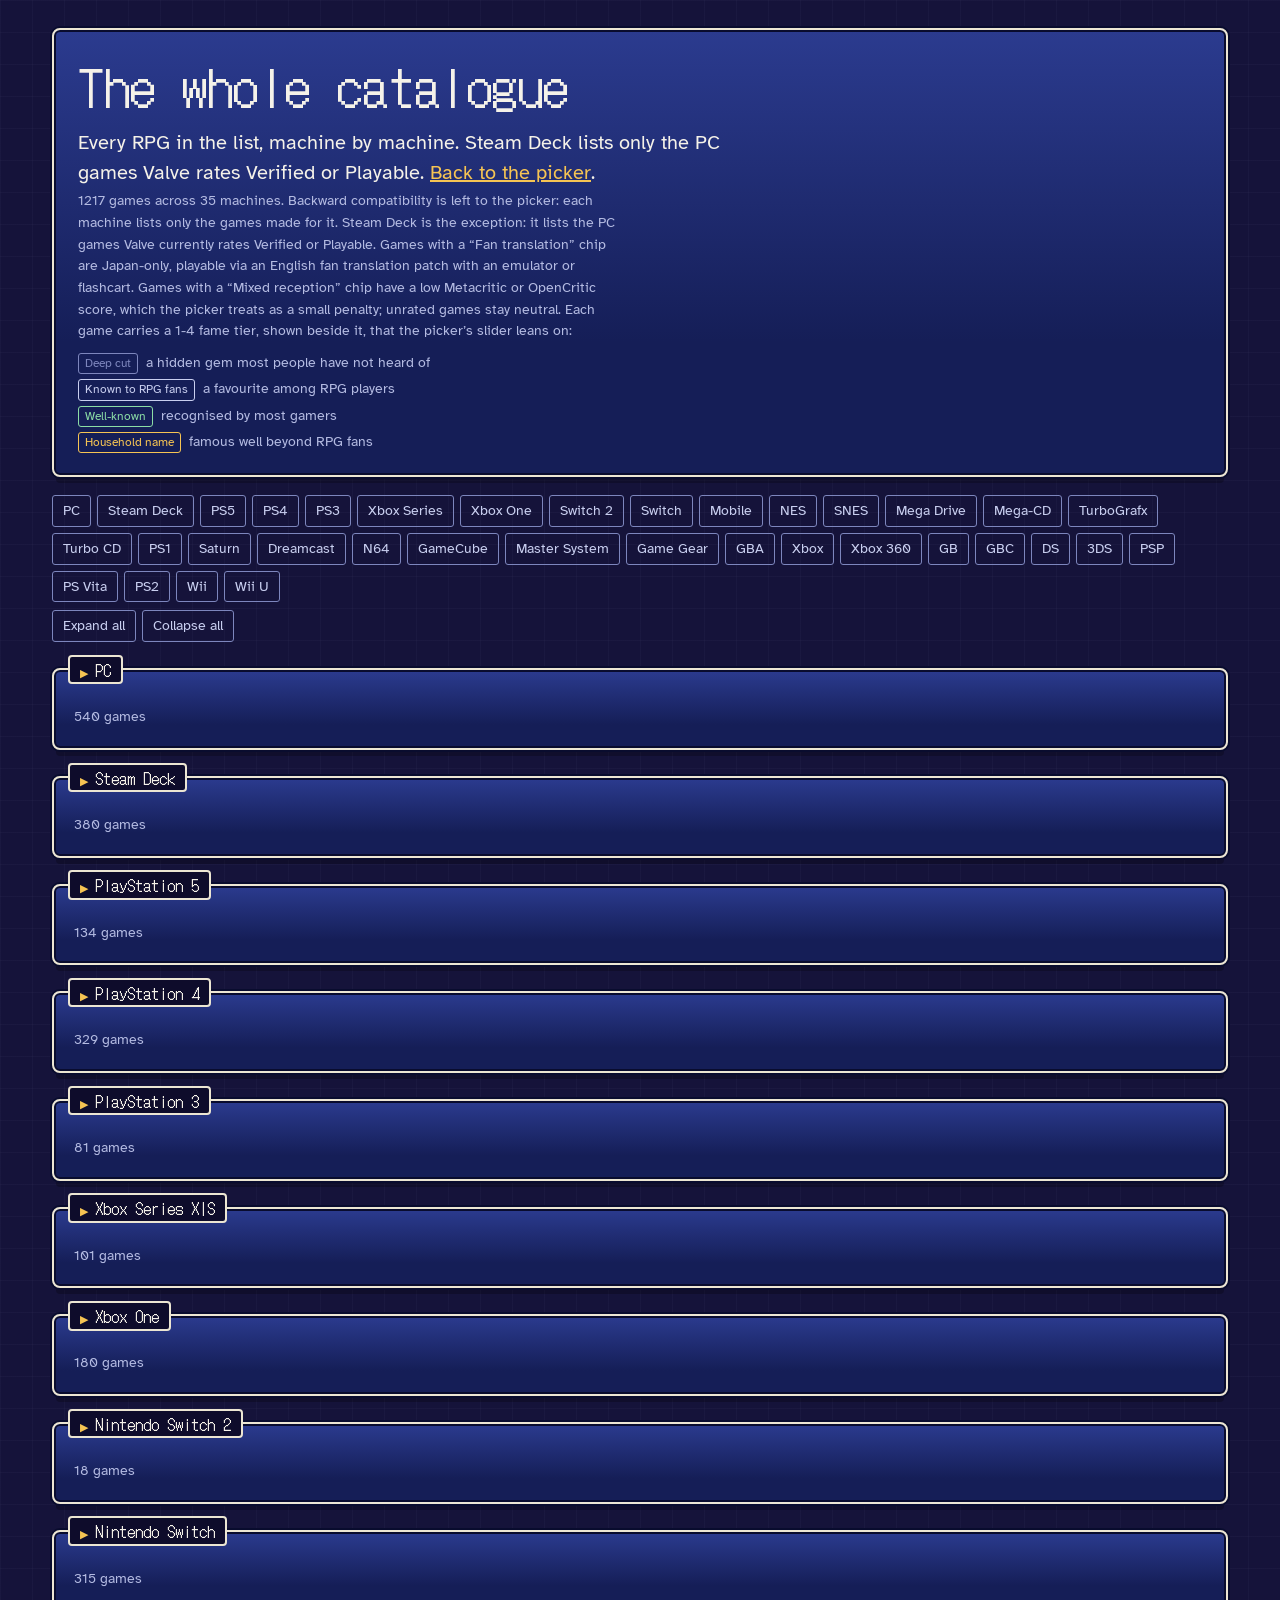
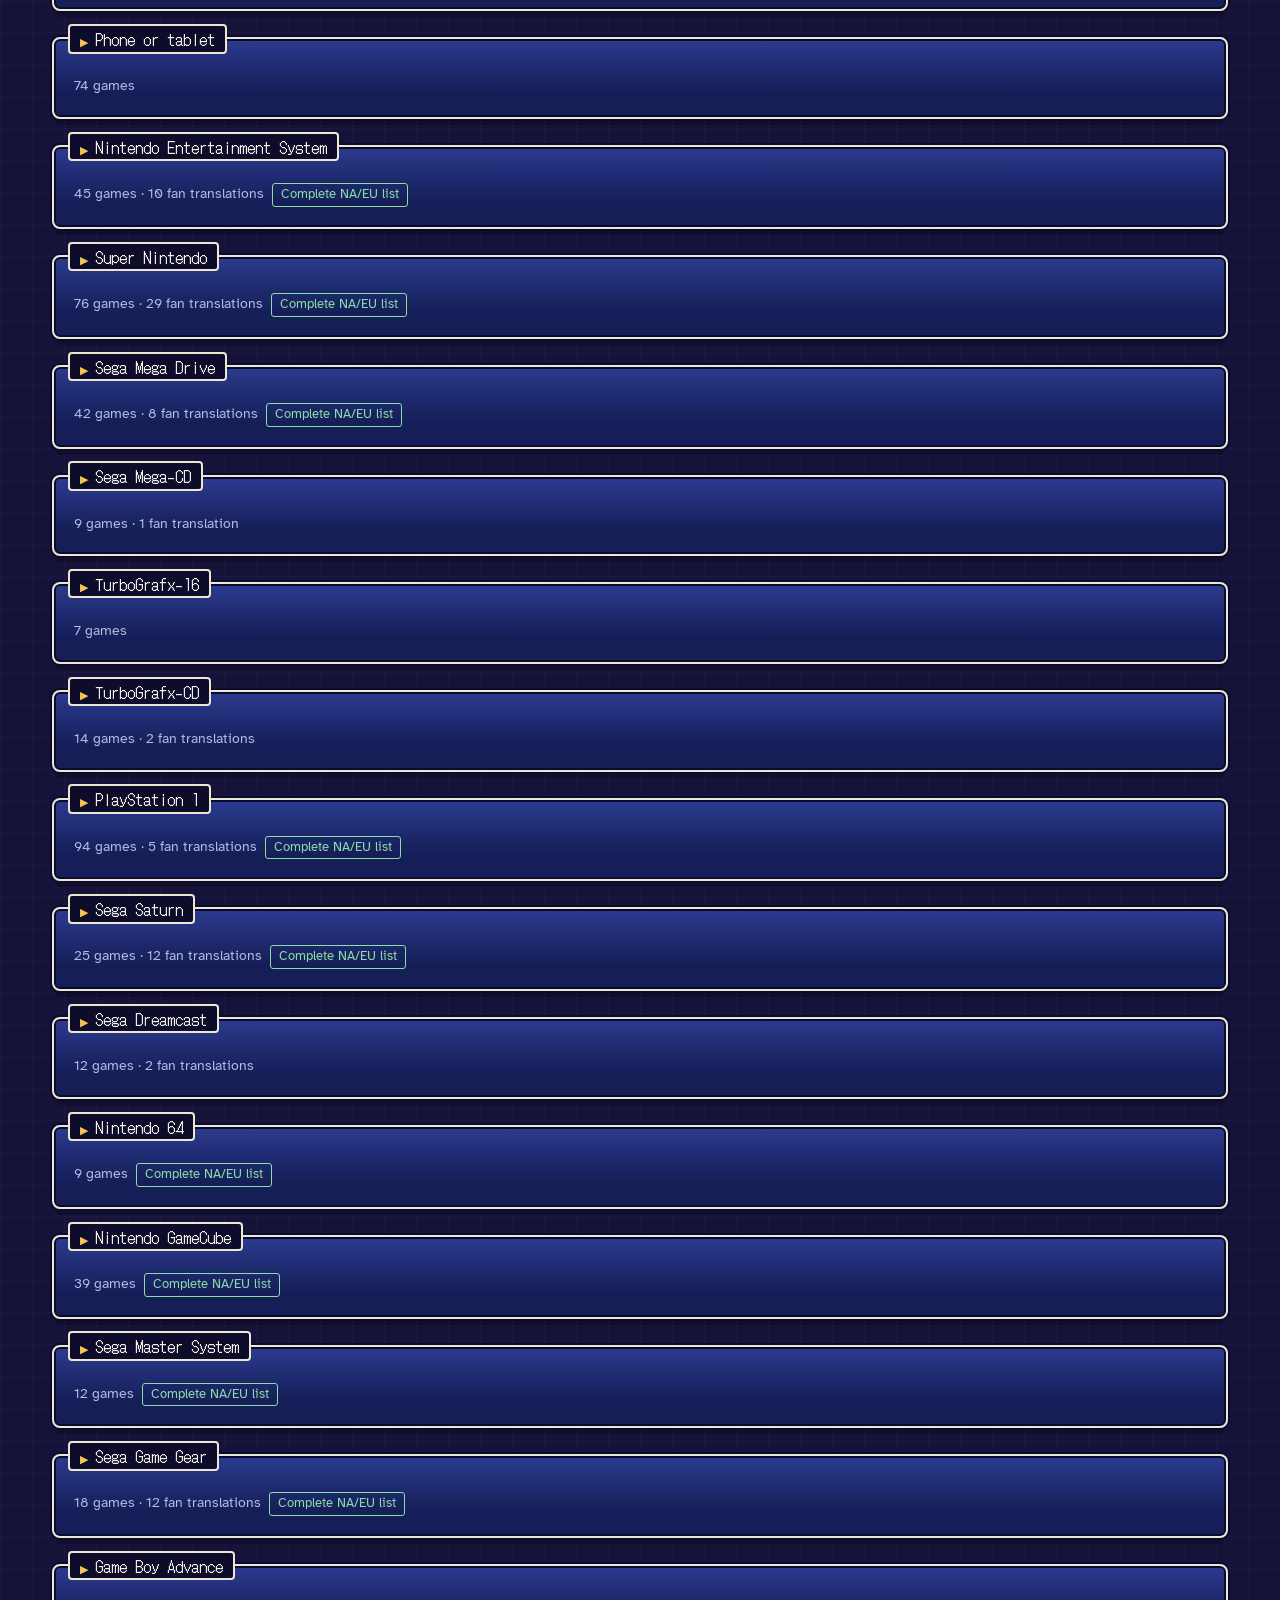
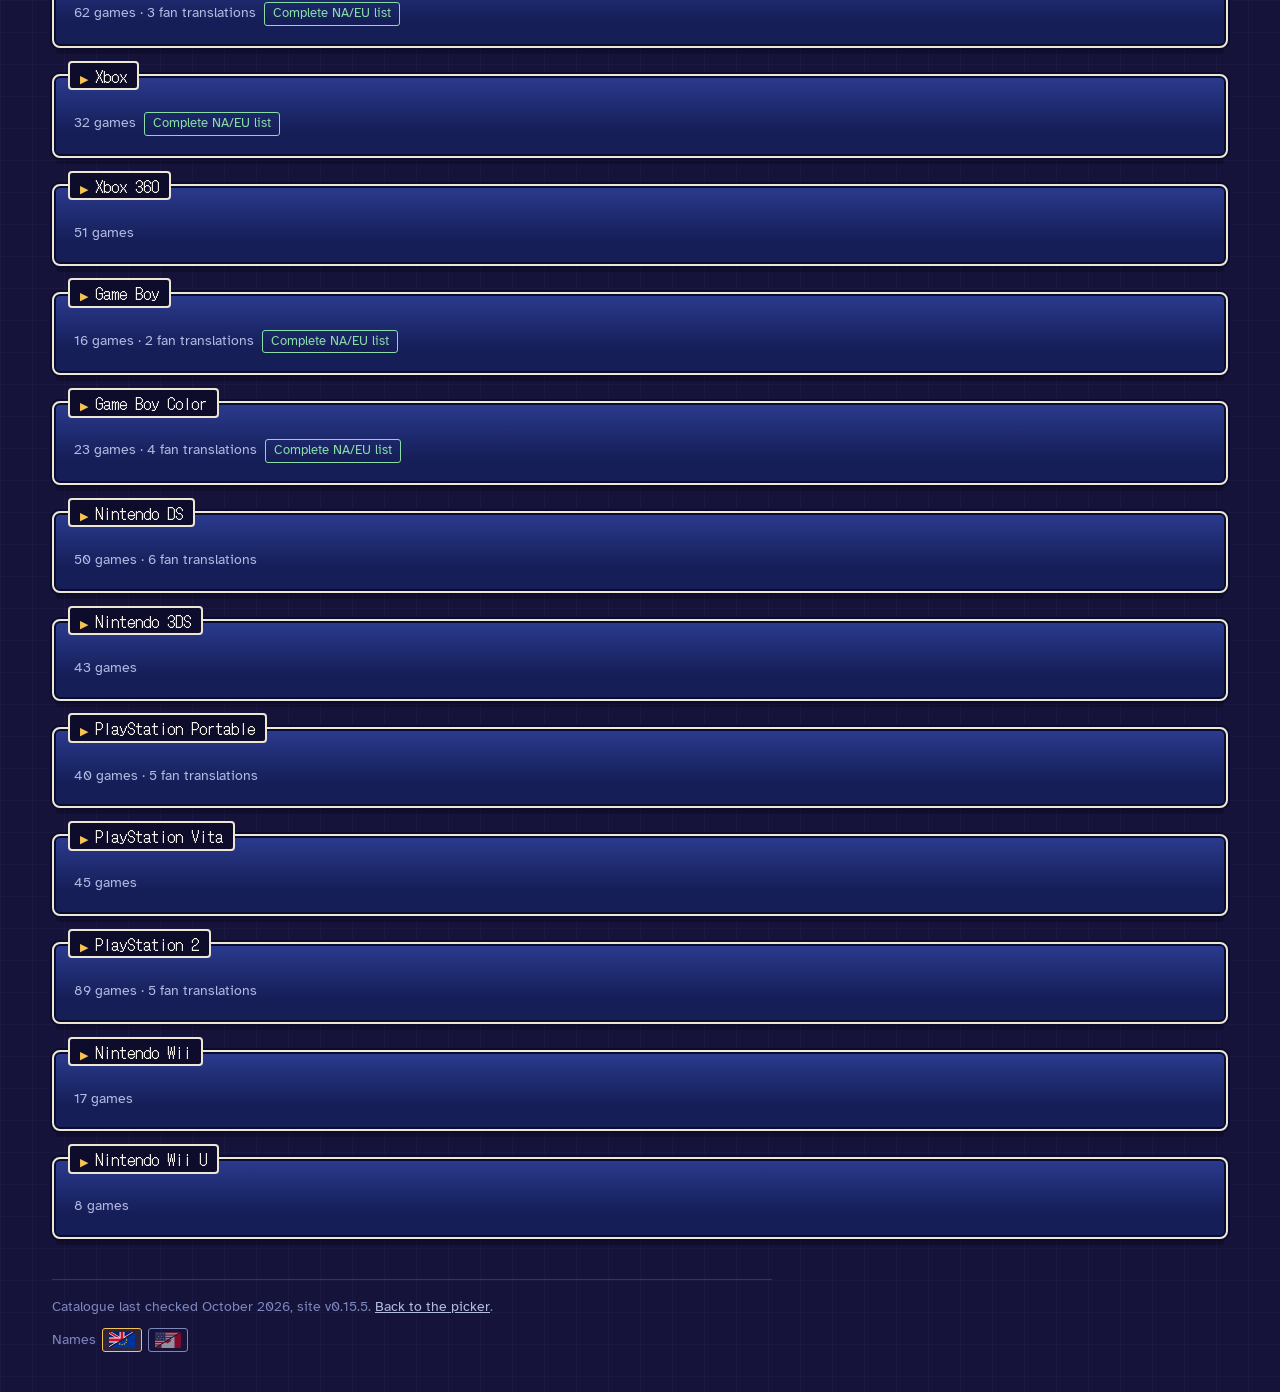
==== commit 425bb59a: "chore: Bump the footer version to 0.15.5" ====
--- a/catalogue.html
+++ b/catalogue.html
@@ -33,7 +33,7 @@
     <main id="audit"></main>
 
     <footer class="footer">
-      <p>Catalogue last checked <span id="updated">October 2026</span>, site v<span id="version">0.15.4</span>. <a href="index.html">Back to the picker</a>.</p>
+      <p>Catalogue last checked <span id="updated">October 2026</span>, site v<span id="version">0.15.5</span>. <a href="index.html">Back to the picker</a>.</p>
       <div class="name-toggle" role="group" aria-label="Game names">
         <span class="name-toggle-label" aria-hidden="true">Names</span>
         <button type="button" class="name-opt" data-name="eu" aria-pressed="true" aria-label="UK and European names">
--- a/css/style.css
+++ b/css/style.css
@@ -713,6 +713,20 @@
 .fame-3 { color: var(--mint); }
 .fame-4 { color: var(--gold); }
 
+/* Critical reception, kept separate from the fame tier */
+.review-chip {
+  display: inline-block;
+  margin-left: 6px;
+  padding: 0 6px;
+  border: 1px solid currentColor;
+  border-radius: 3px;
+  font-size: 0.78rem;
+  line-height: 1.55;
+  color: var(--amber);
+  white-space: nowrap;
+  cursor: help;
+}
+
 /* The marker for Japan-only games playable via an English fan translation */
 .fan-chip {
   display: inline-block;
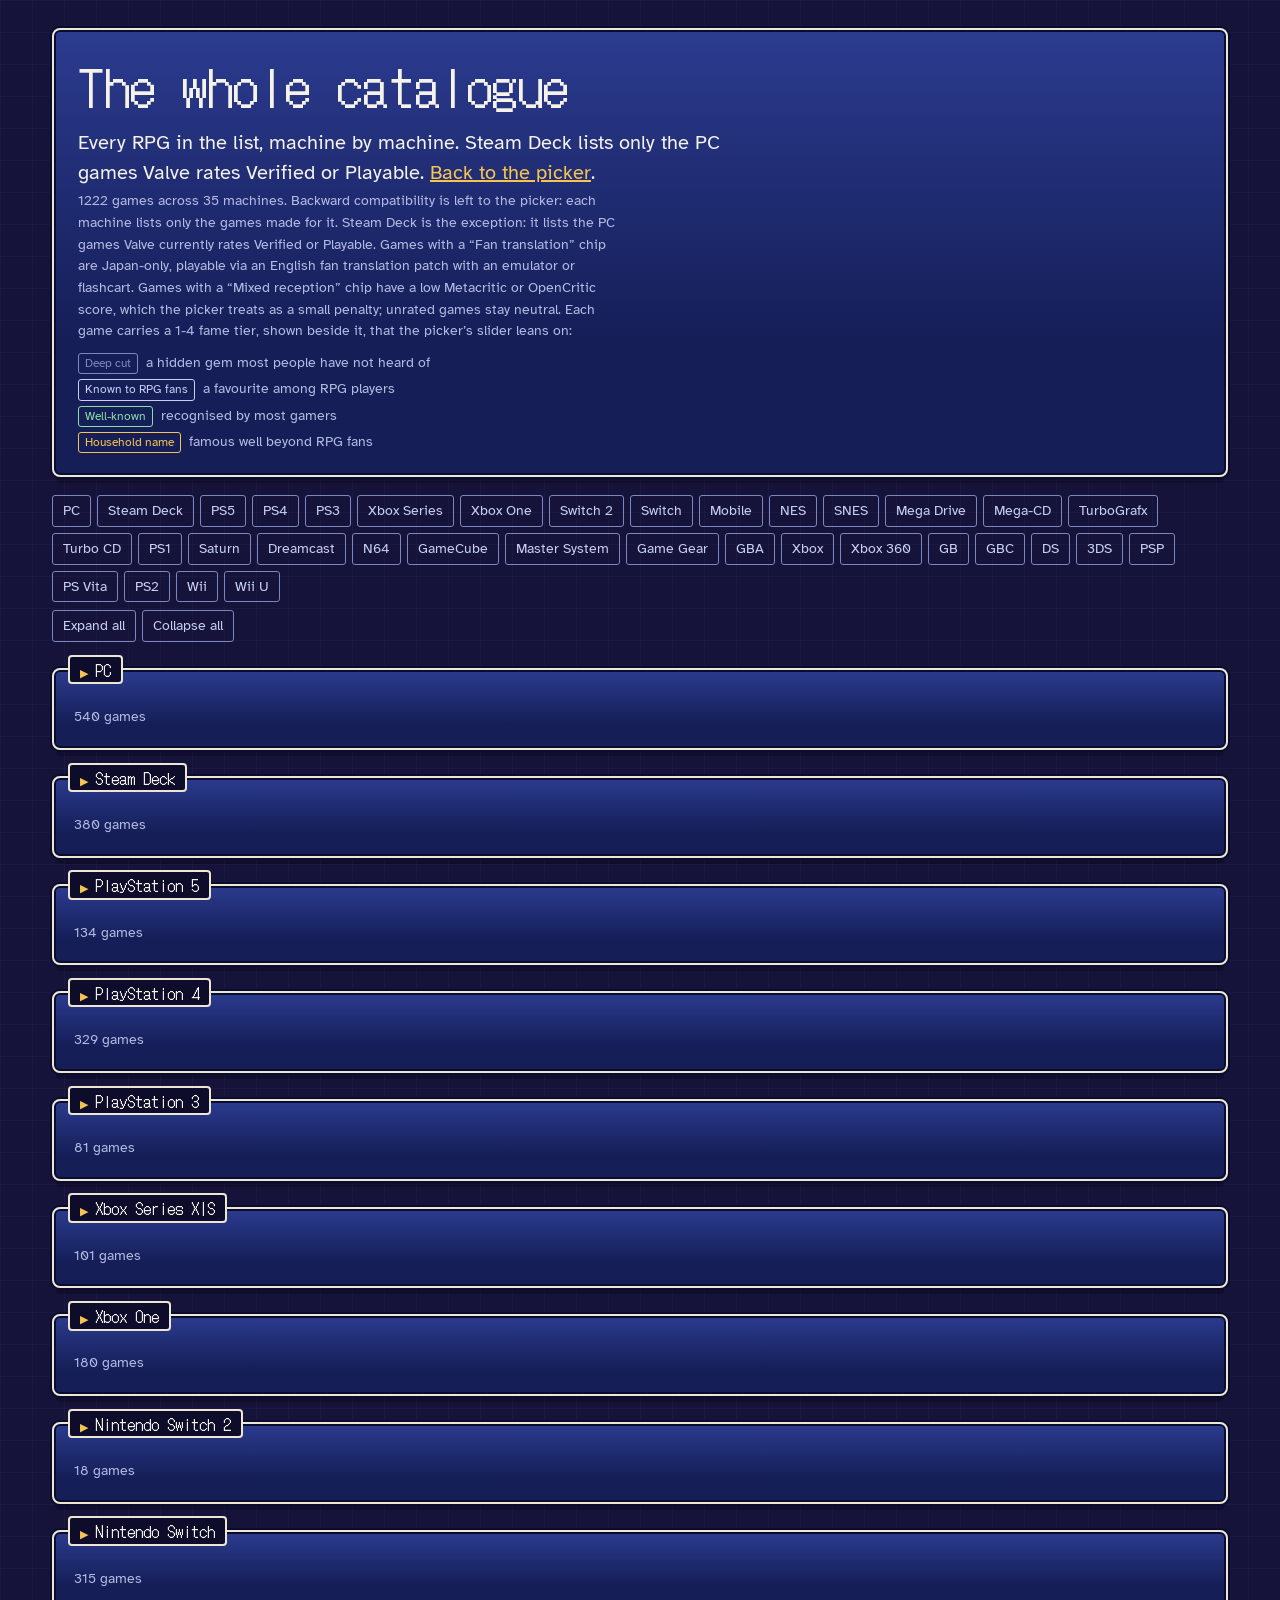
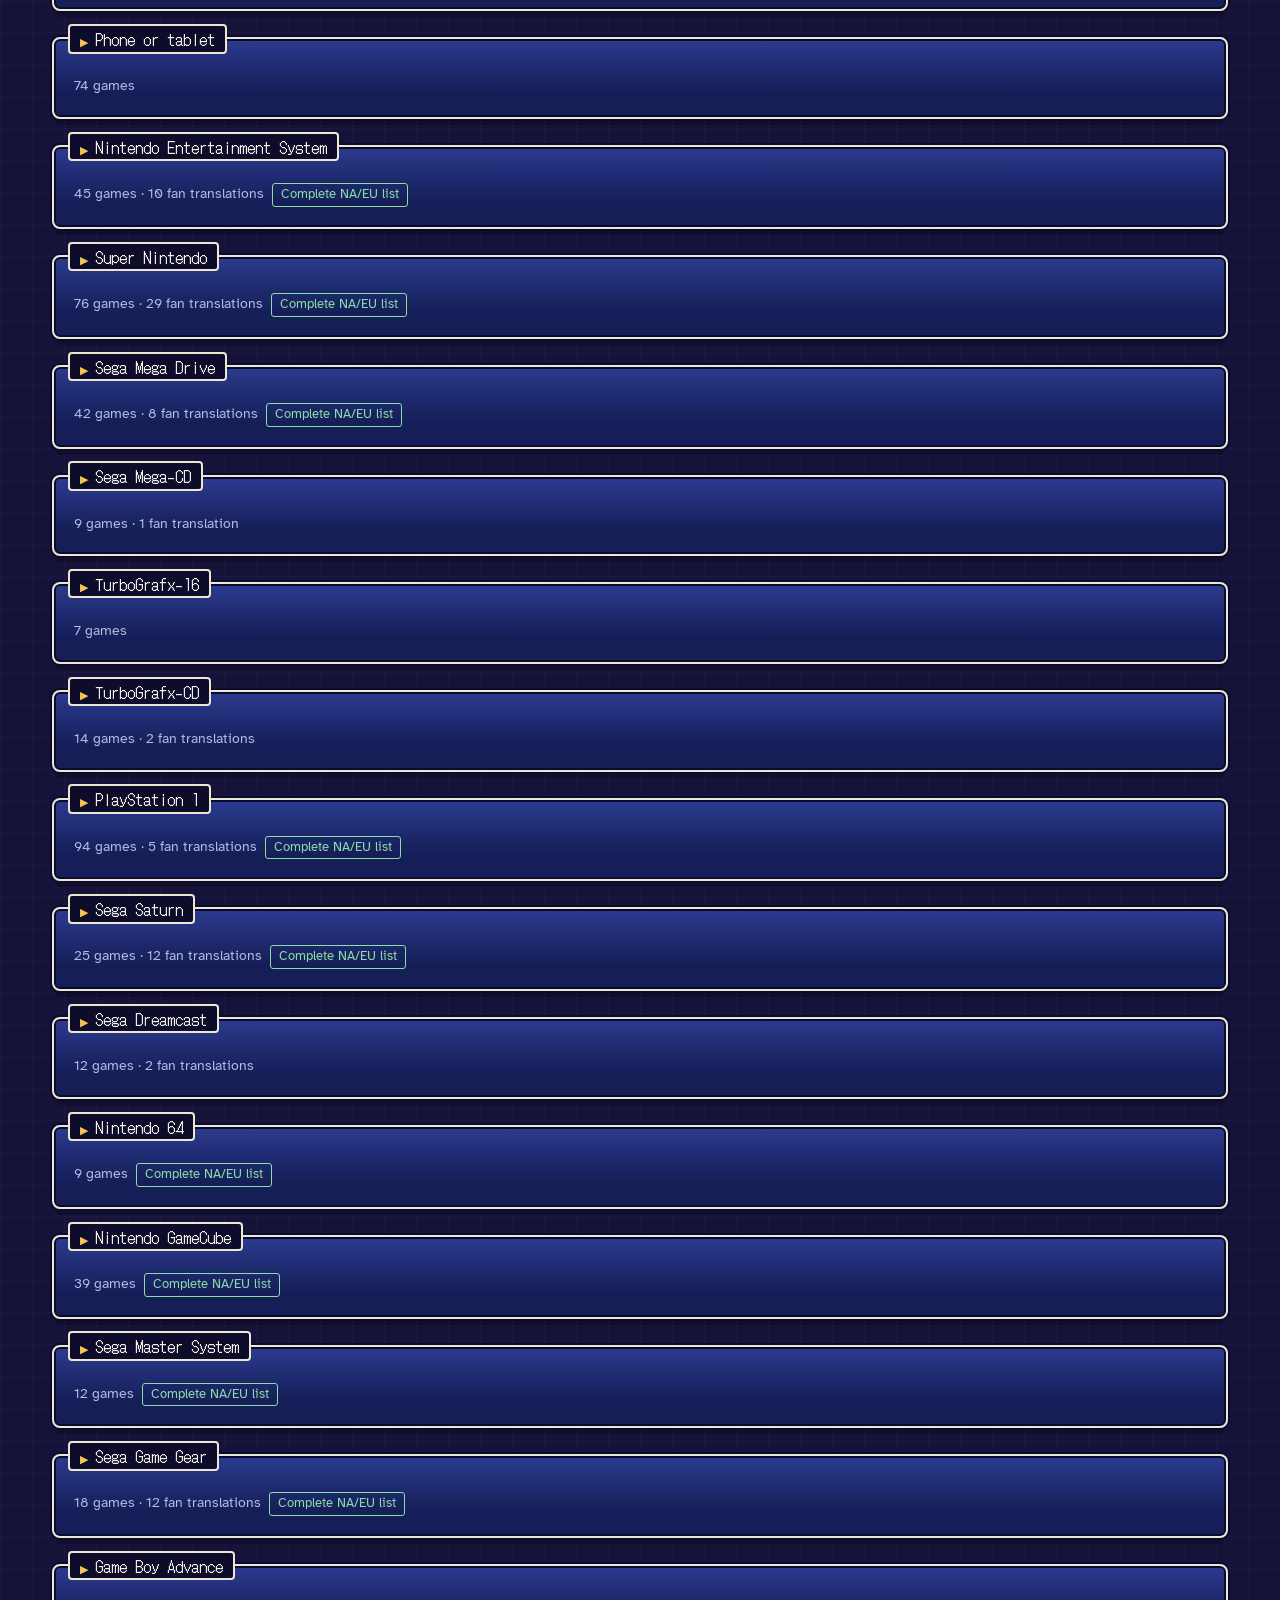
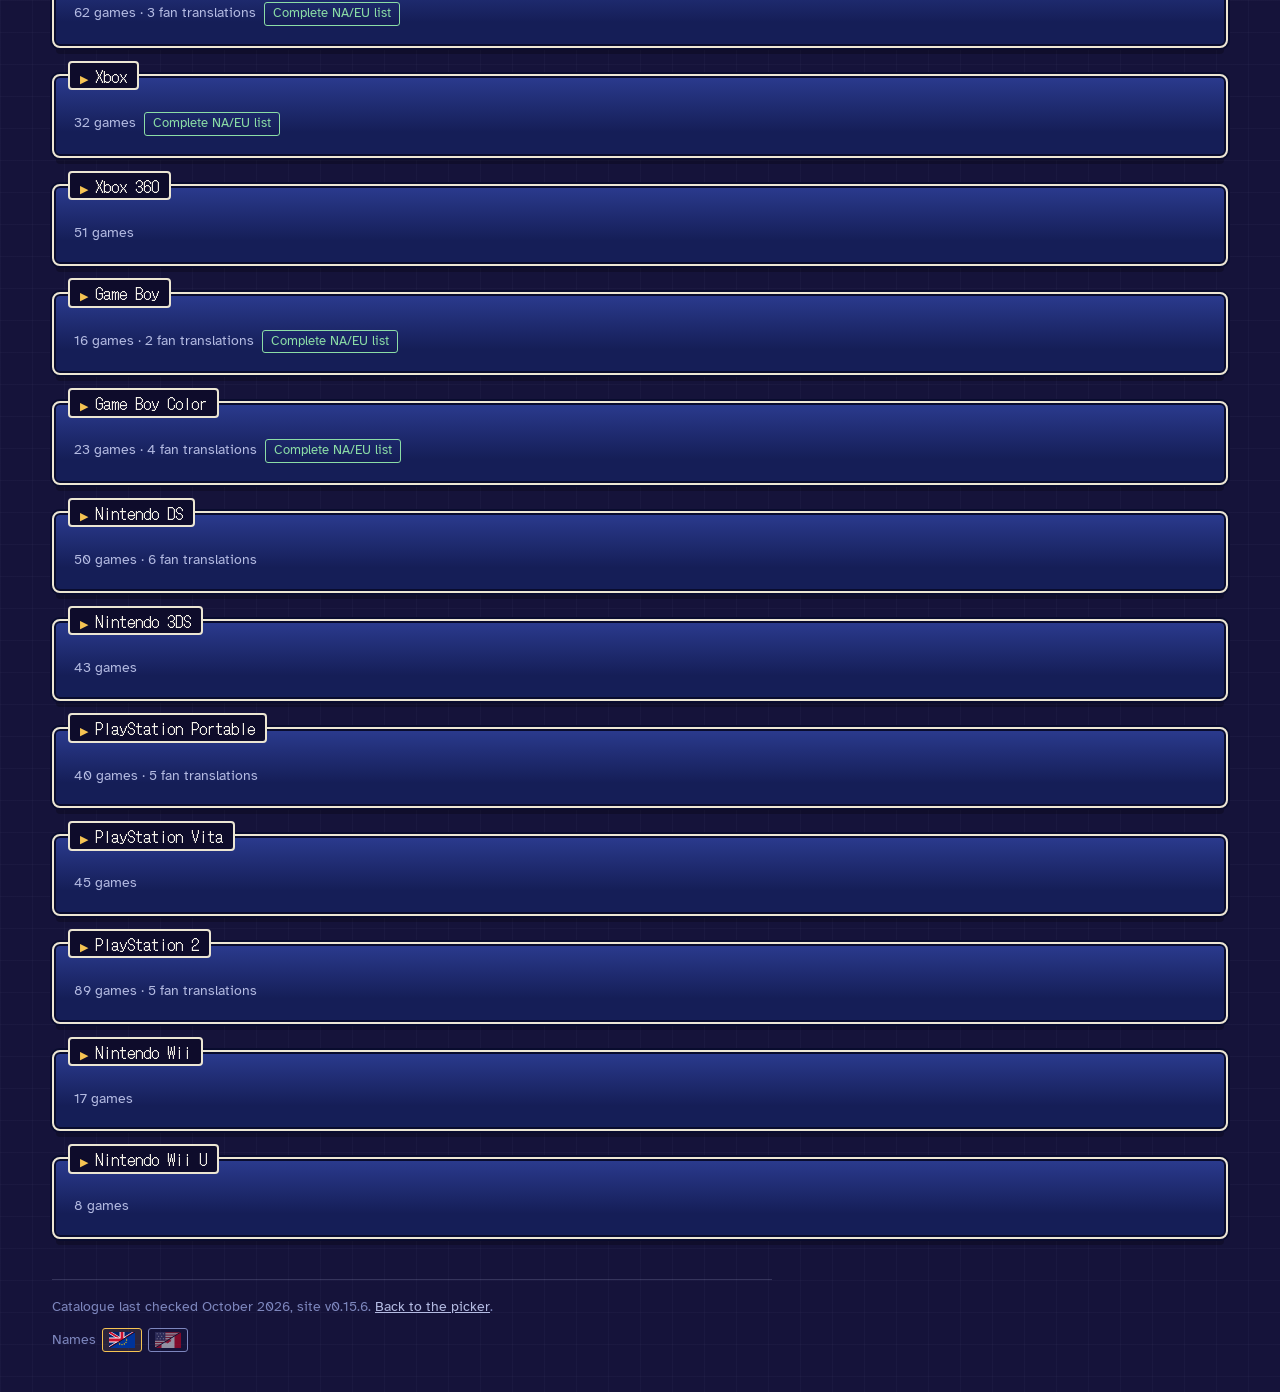
==== commit 9afcc427: "chore: Bump the footer version to 0.15.6" ====
--- a/catalogue.html
+++ b/catalogue.html
@@ -33,7 +33,7 @@
     <main id="audit"></main>
 
     <footer class="footer">
-      <p>Catalogue last checked <span id="updated">October 2026</span>, site v<span id="version">0.15.5</span>. <a href="index.html">Back to the picker</a>.</p>
+      <p>Catalogue last checked <span id="updated">October 2026</span>, site v<span id="version">0.15.6</span>. <a href="index.html">Back to the picker</a>.</p>
       <div class="name-toggle" role="group" aria-label="Game names">
         <span class="name-toggle-label" aria-hidden="true">Names</span>
         <button type="button" class="name-opt" data-name="eu" aria-pressed="true" aria-label="UK and European names">
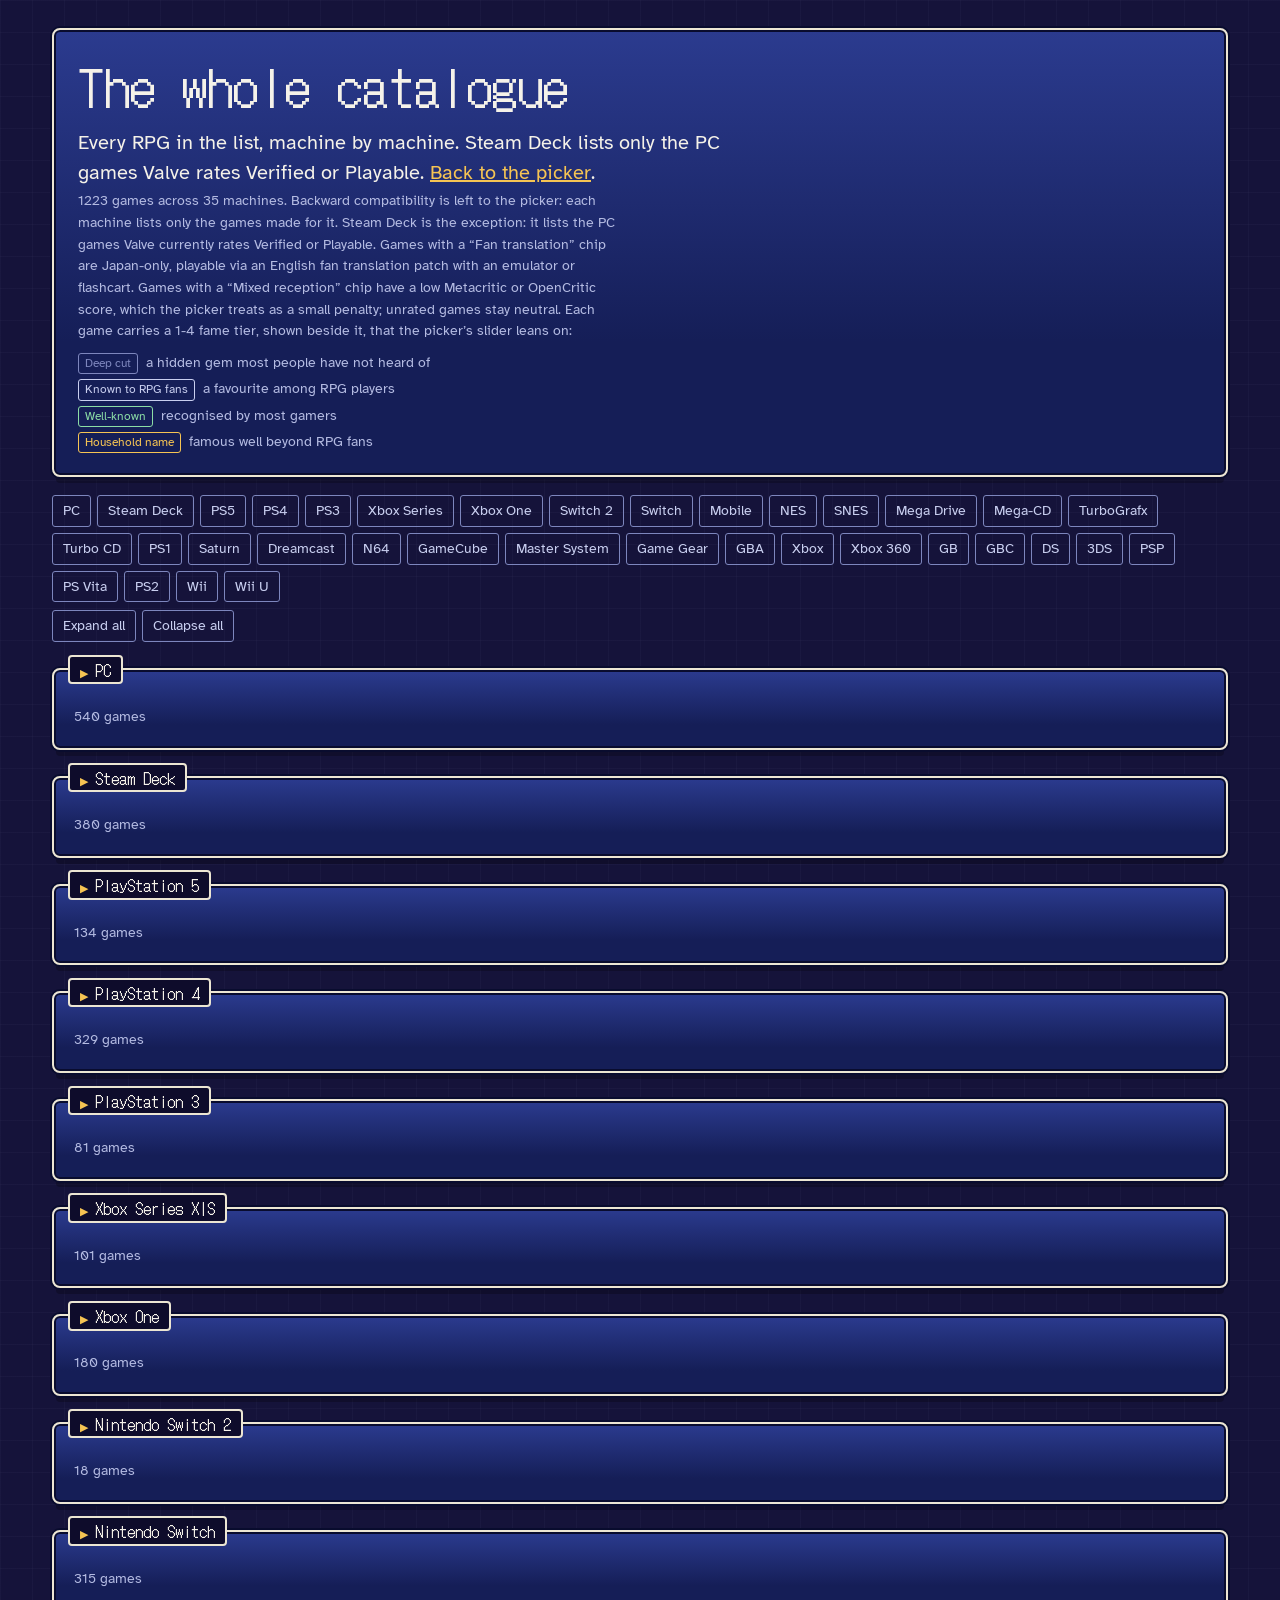
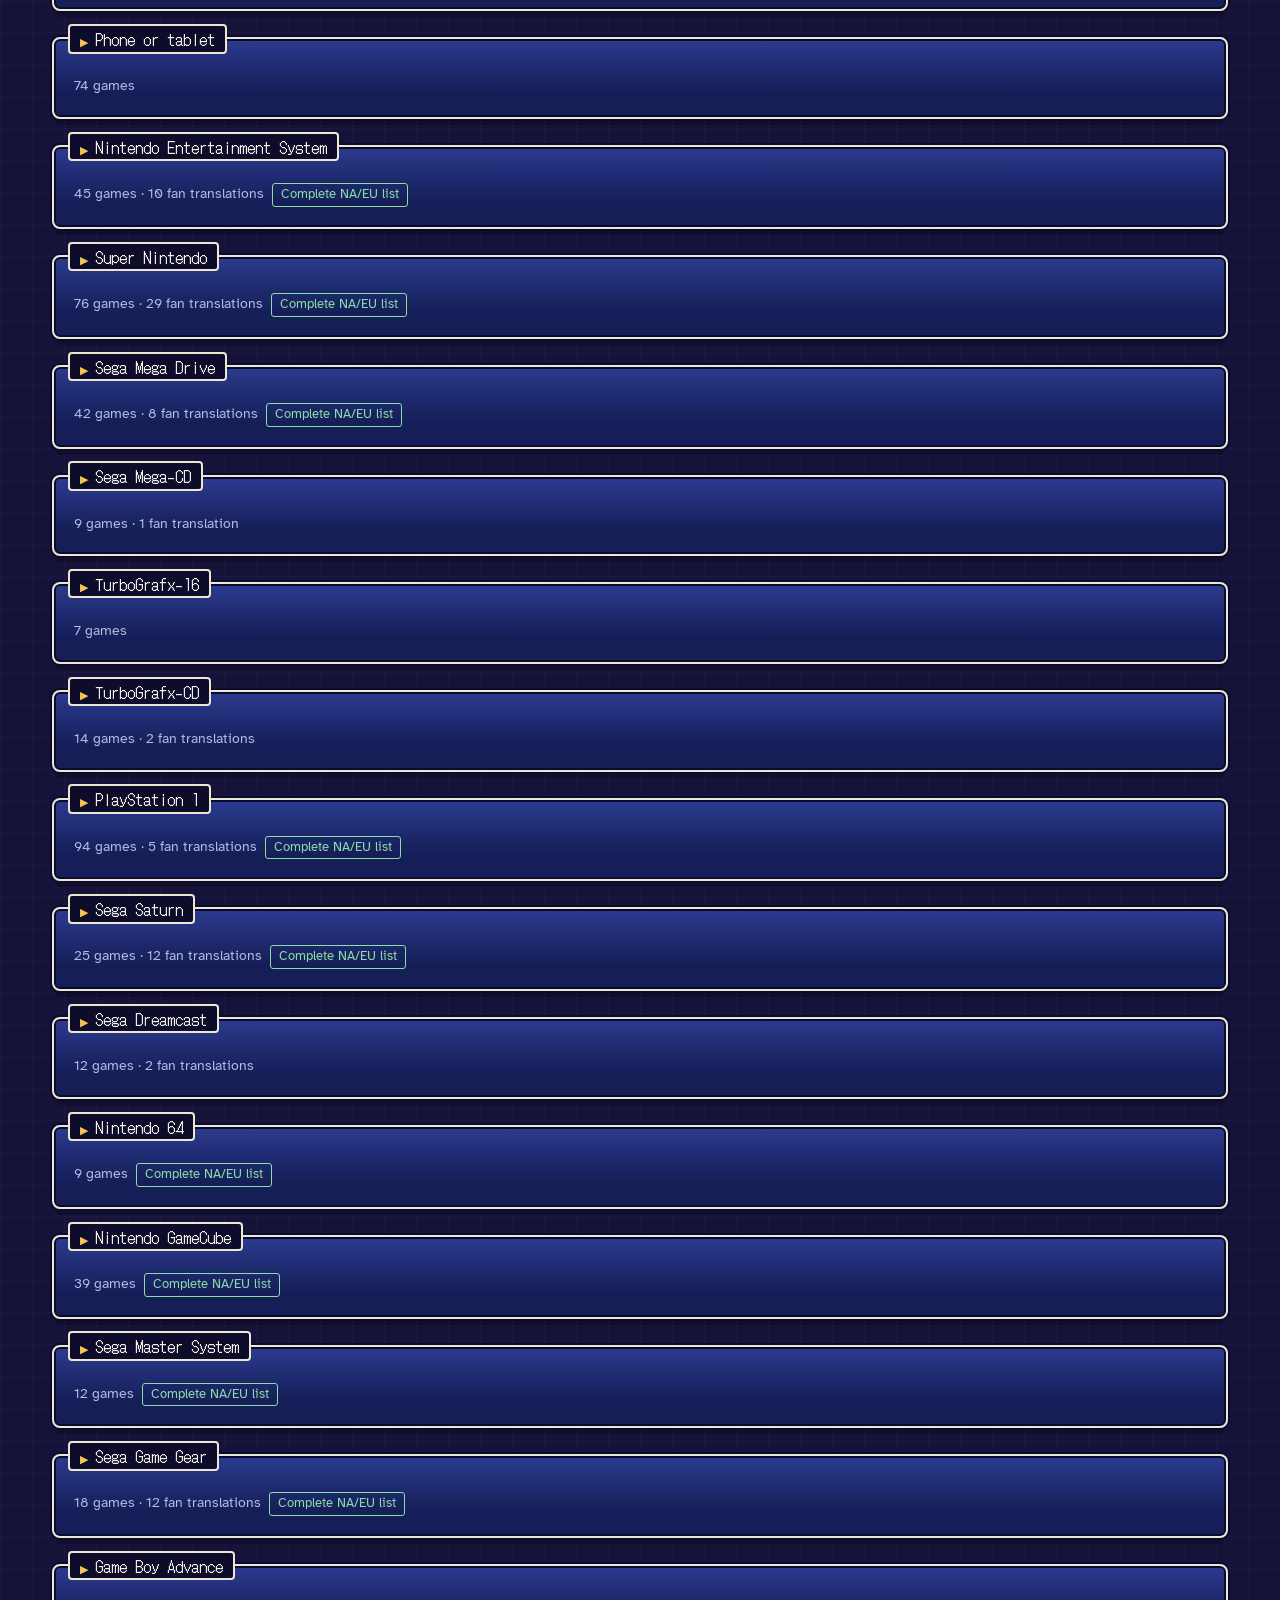
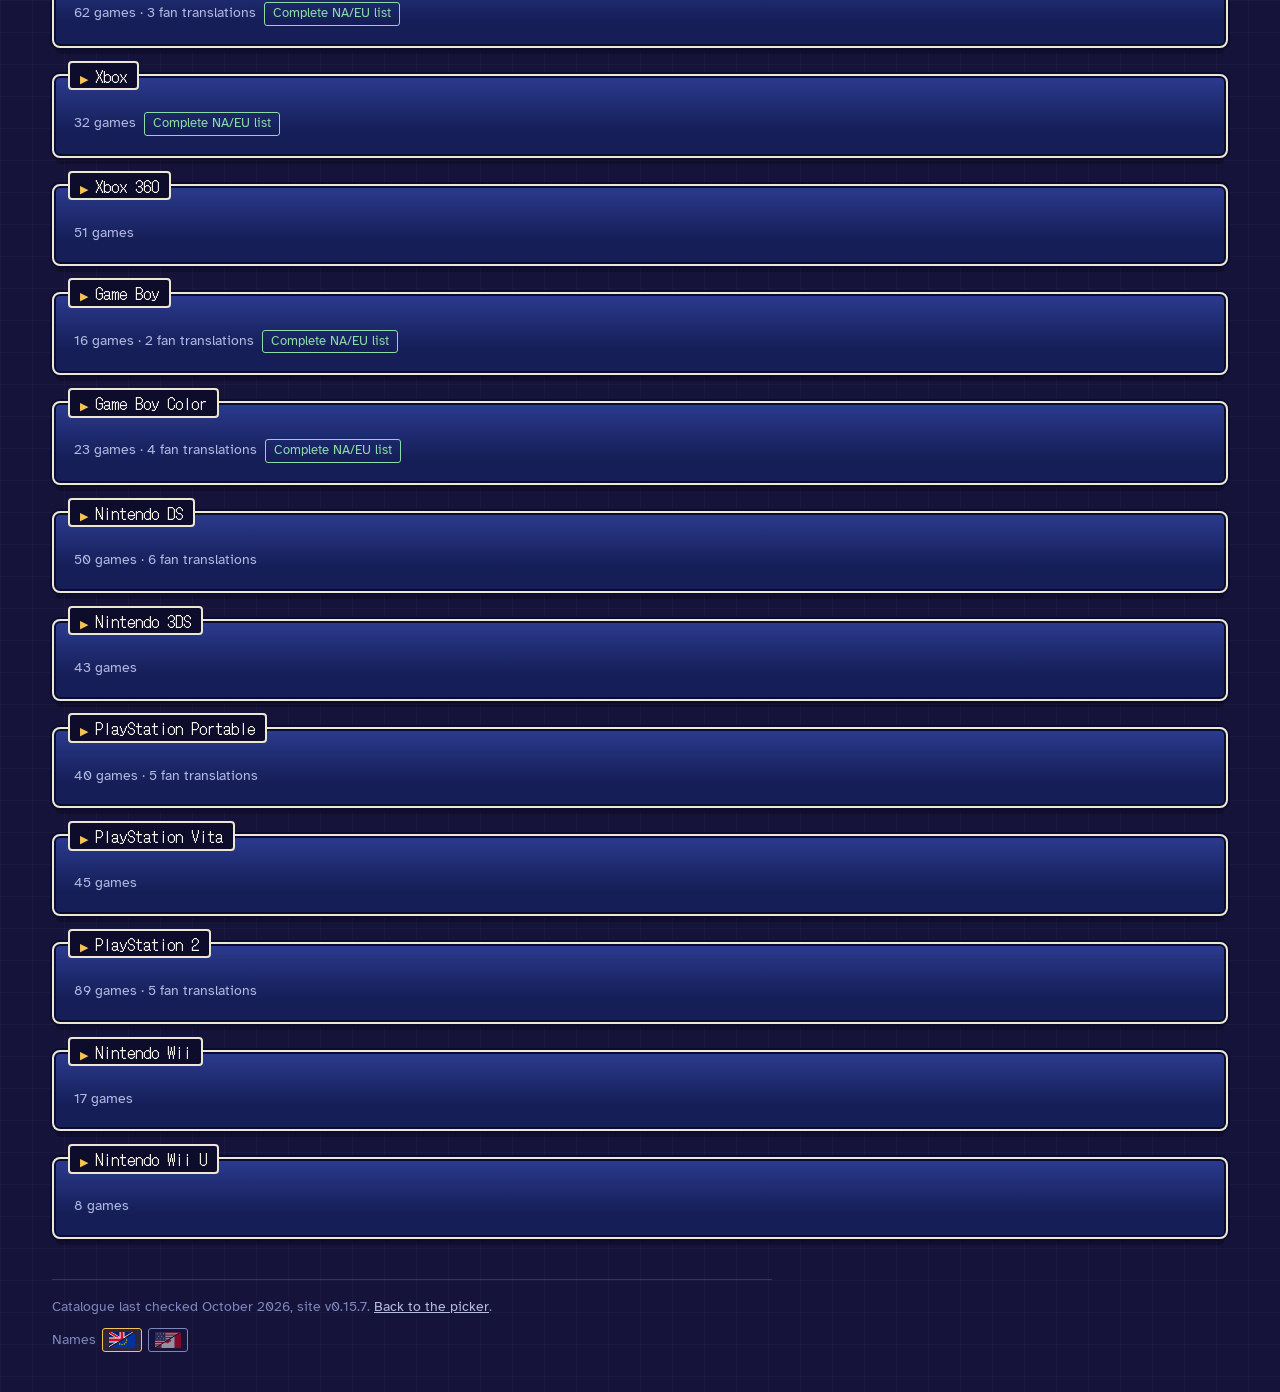
==== commit 7f7077cf: "chore: Bump the footer version to 0.15.7" ====
--- a/catalogue.html
+++ b/catalogue.html
@@ -33,7 +33,7 @@
     <main id="audit"></main>
 
     <footer class="footer">
-      <p>Catalogue last checked <span id="updated">October 2026</span>, site v<span id="version">0.15.6</span>. <a href="index.html">Back to the picker</a>.</p>
+      <p>Catalogue last checked <span id="updated">October 2026</span>, site v<span id="version">0.15.7</span>. <a href="index.html">Back to the picker</a>.</p>
       <div class="name-toggle" role="group" aria-label="Game names">
         <span class="name-toggle-label" aria-hidden="true">Names</span>
         <button type="button" class="name-opt" data-name="eu" aria-pressed="true" aria-label="UK and European names">
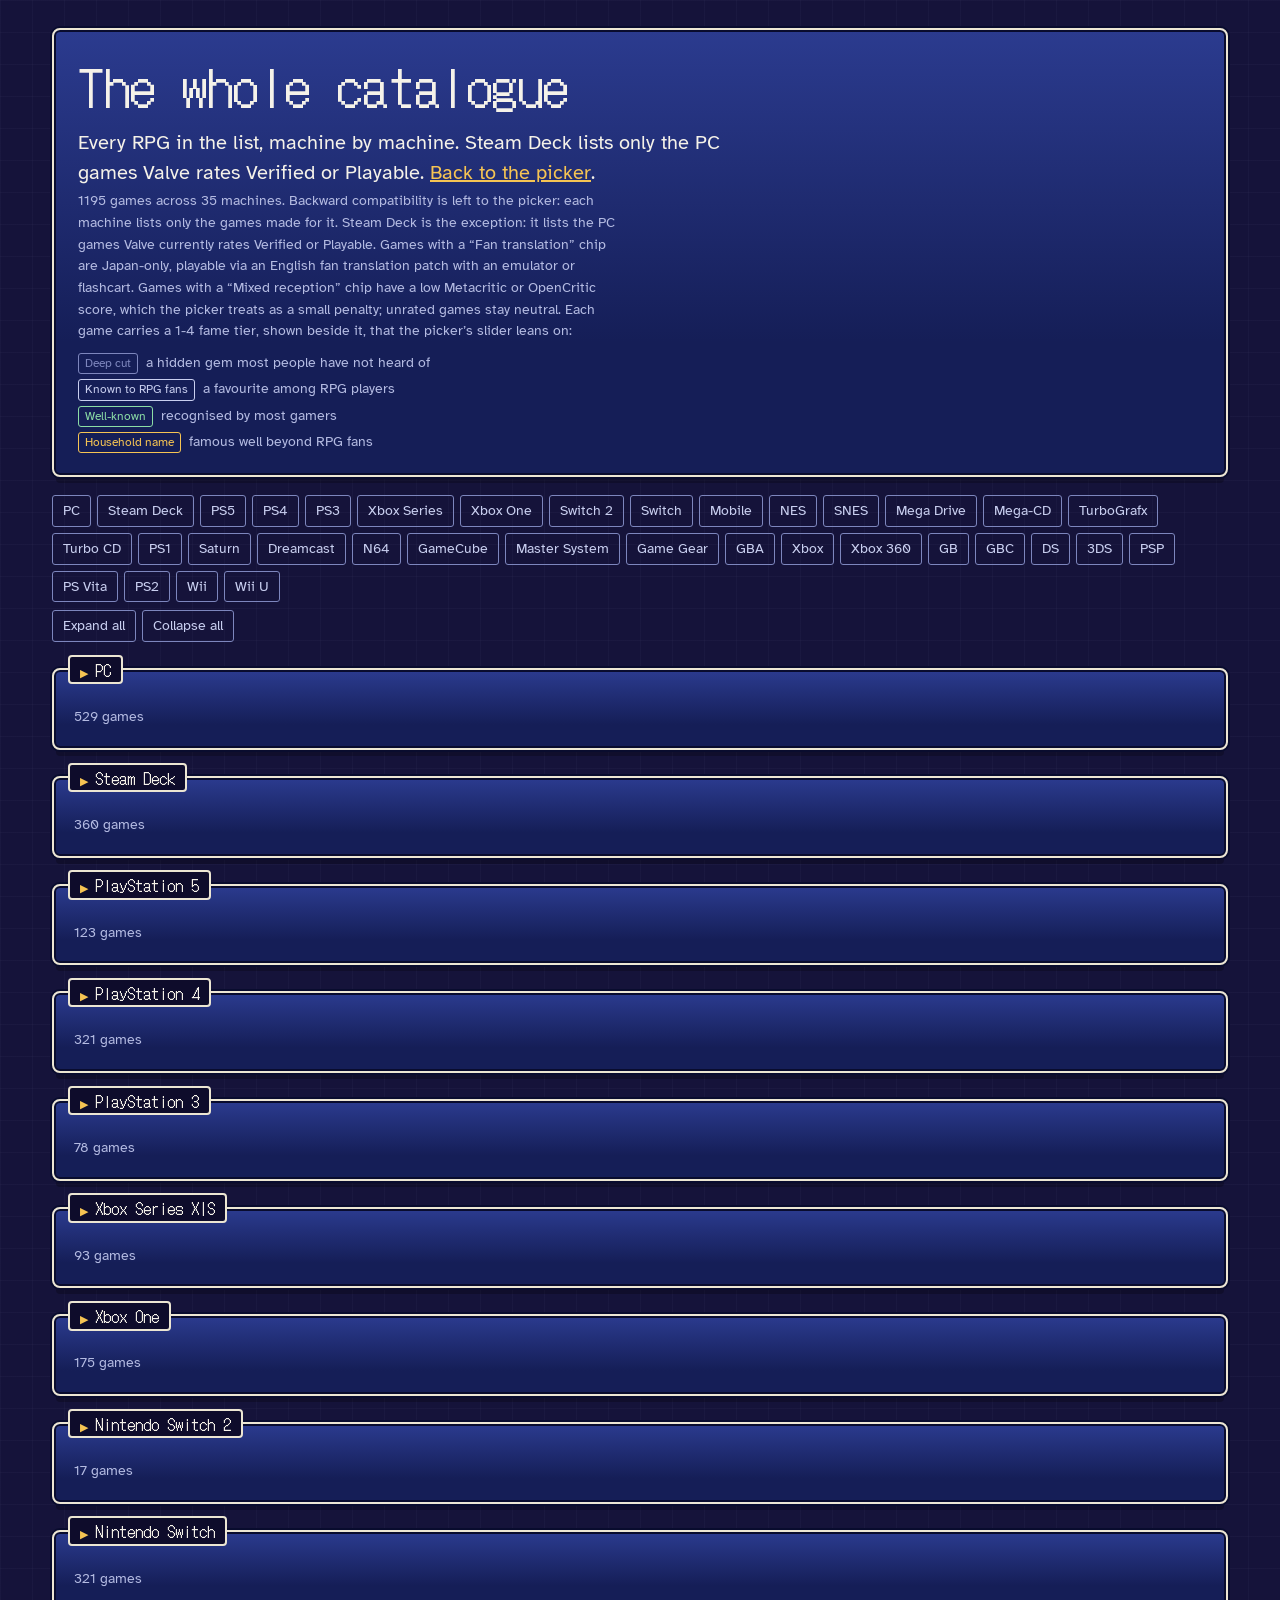
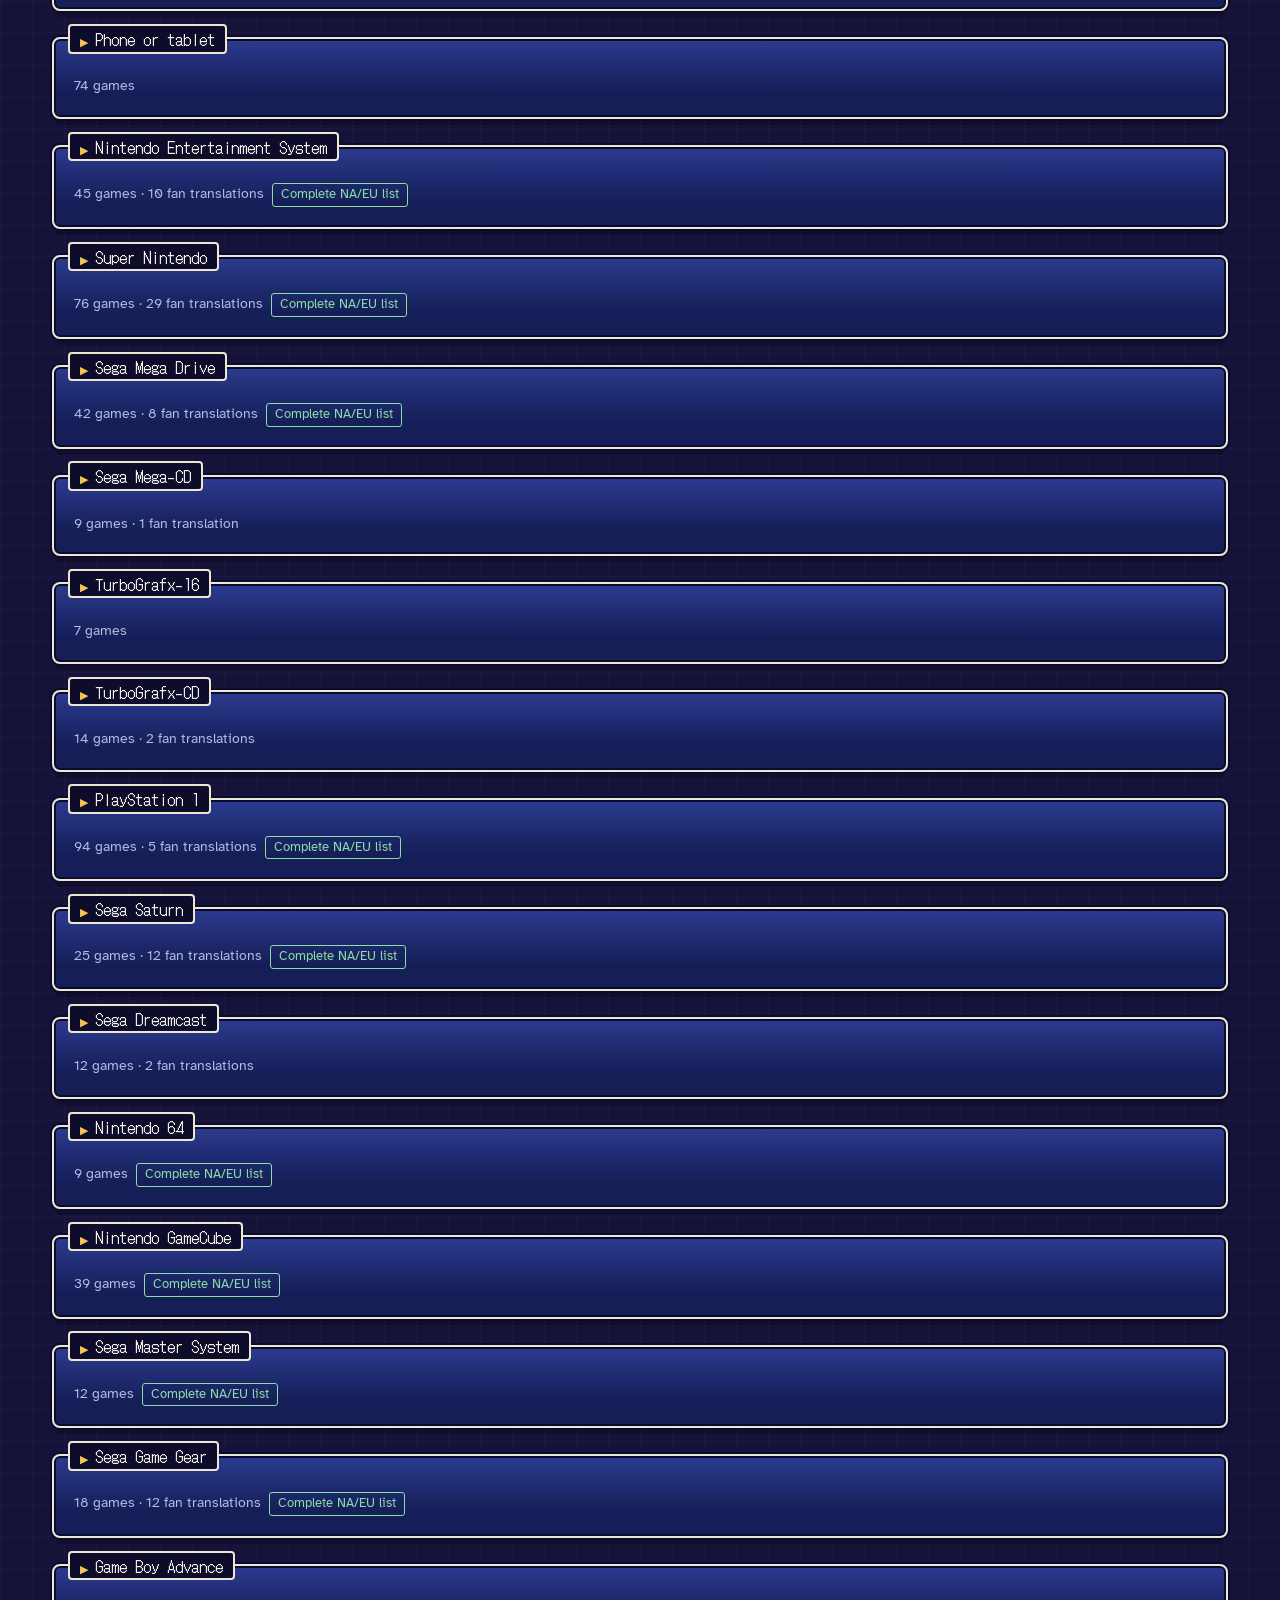
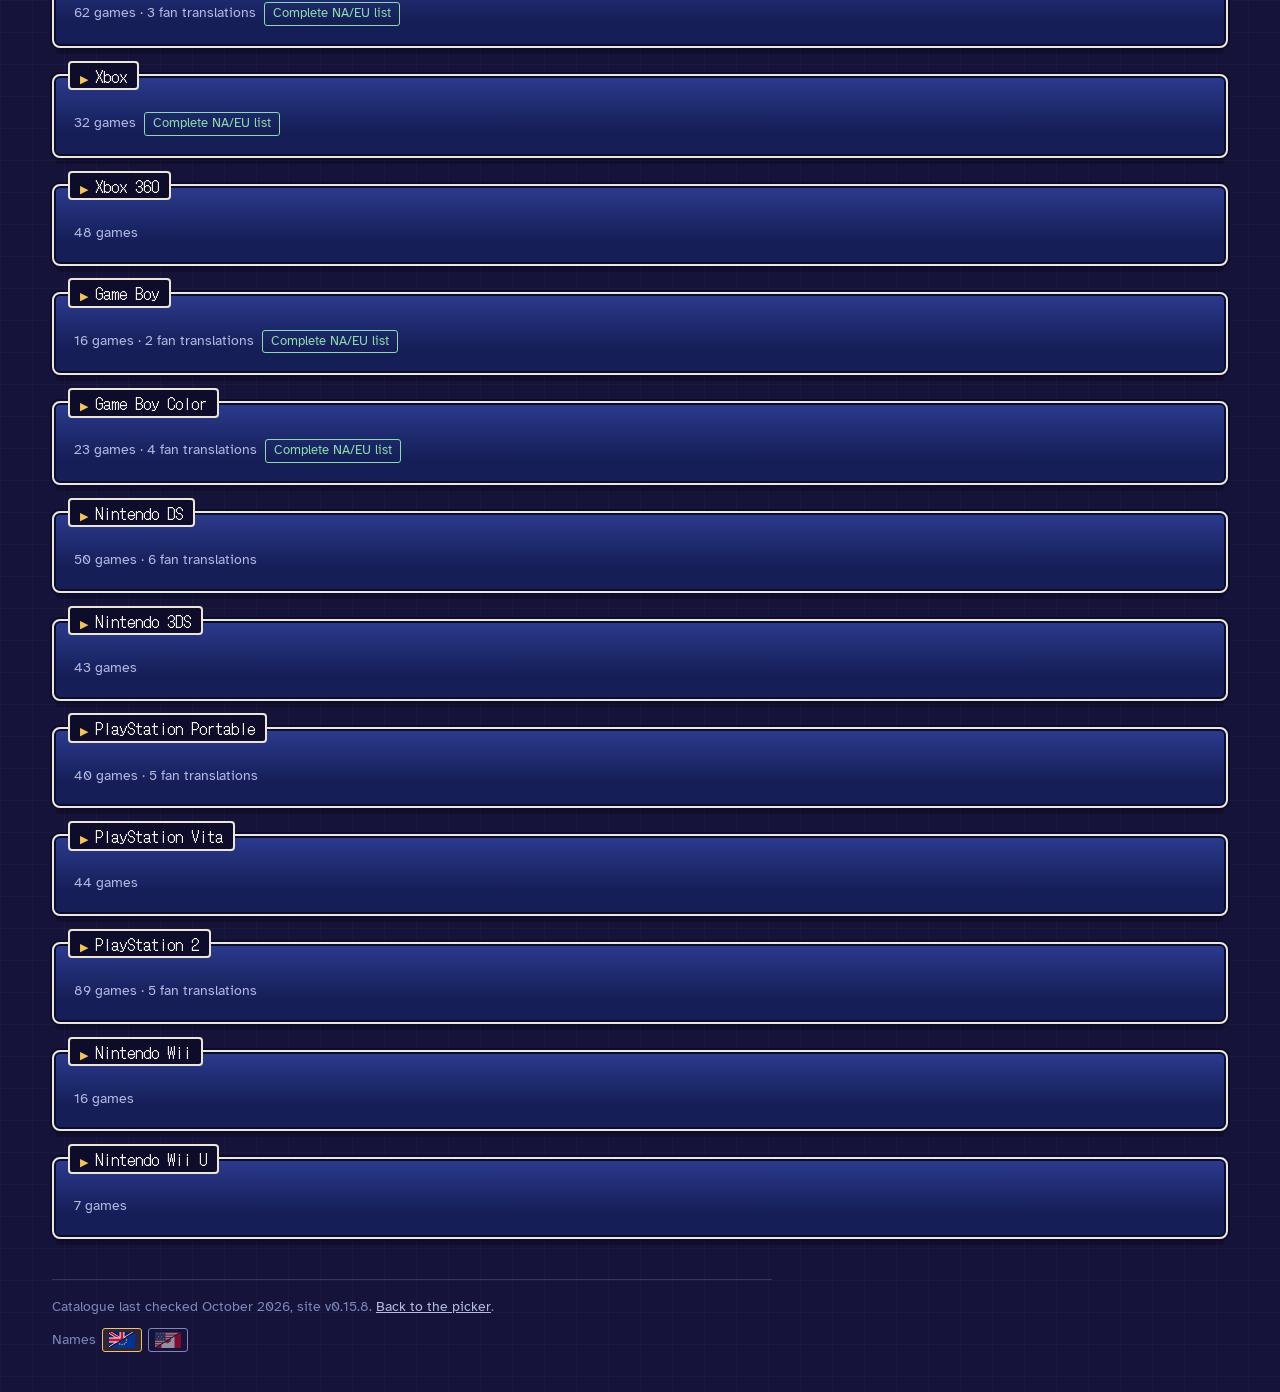
==== commit 203b4c48: "chore: Bump the footer version to 0.15.8" ====
--- a/catalogue.html
+++ b/catalogue.html
@@ -33,7 +33,7 @@
     <main id="audit"></main>
 
     <footer class="footer">
-      <p>Catalogue last checked <span id="updated">October 2026</span>, site v<span id="version">0.15.7</span>. <a href="index.html">Back to the picker</a>.</p>
+      <p>Catalogue last checked <span id="updated">October 2026</span>, site v<span id="version">0.15.8</span>. <a href="index.html">Back to the picker</a>.</p>
       <div class="name-toggle" role="group" aria-label="Game names">
         <span class="name-toggle-label" aria-hidden="true">Names</span>
         <button type="button" class="name-opt" data-name="eu" aria-pressed="true" aria-label="UK and European names">
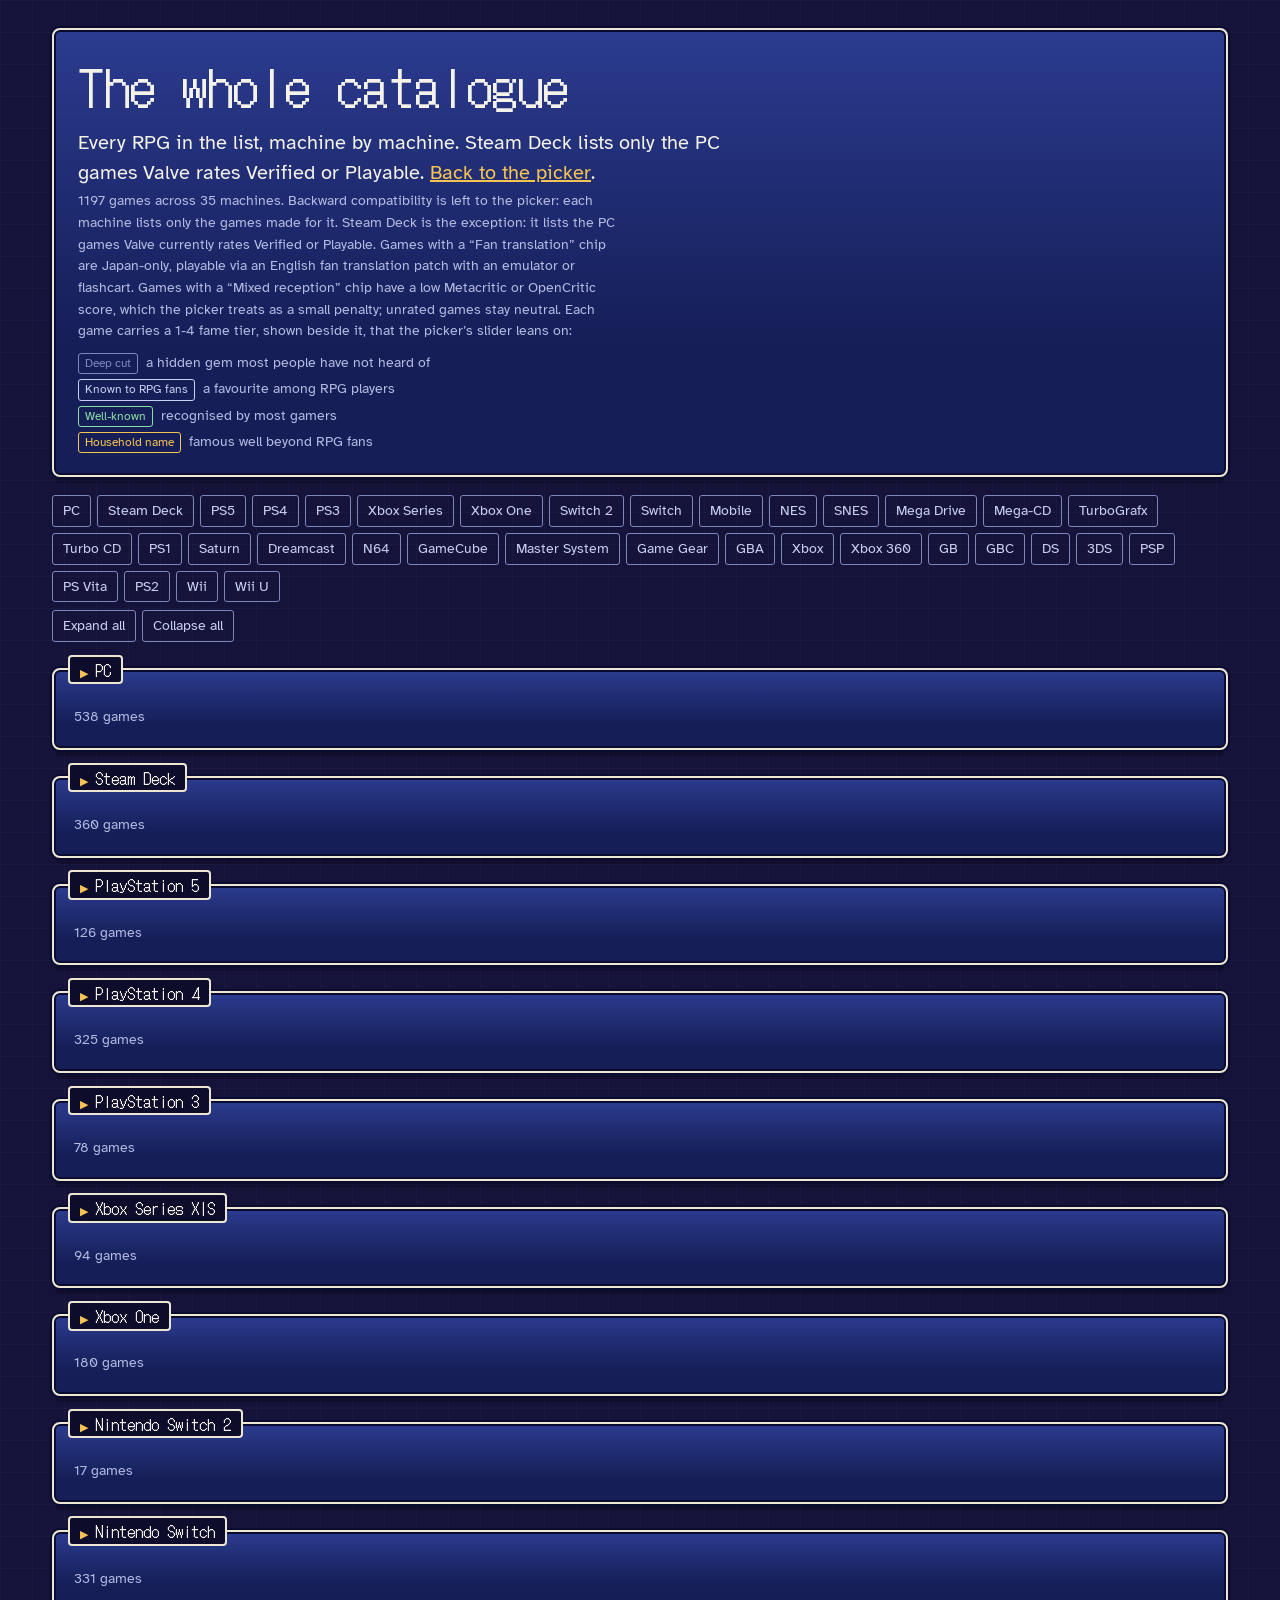
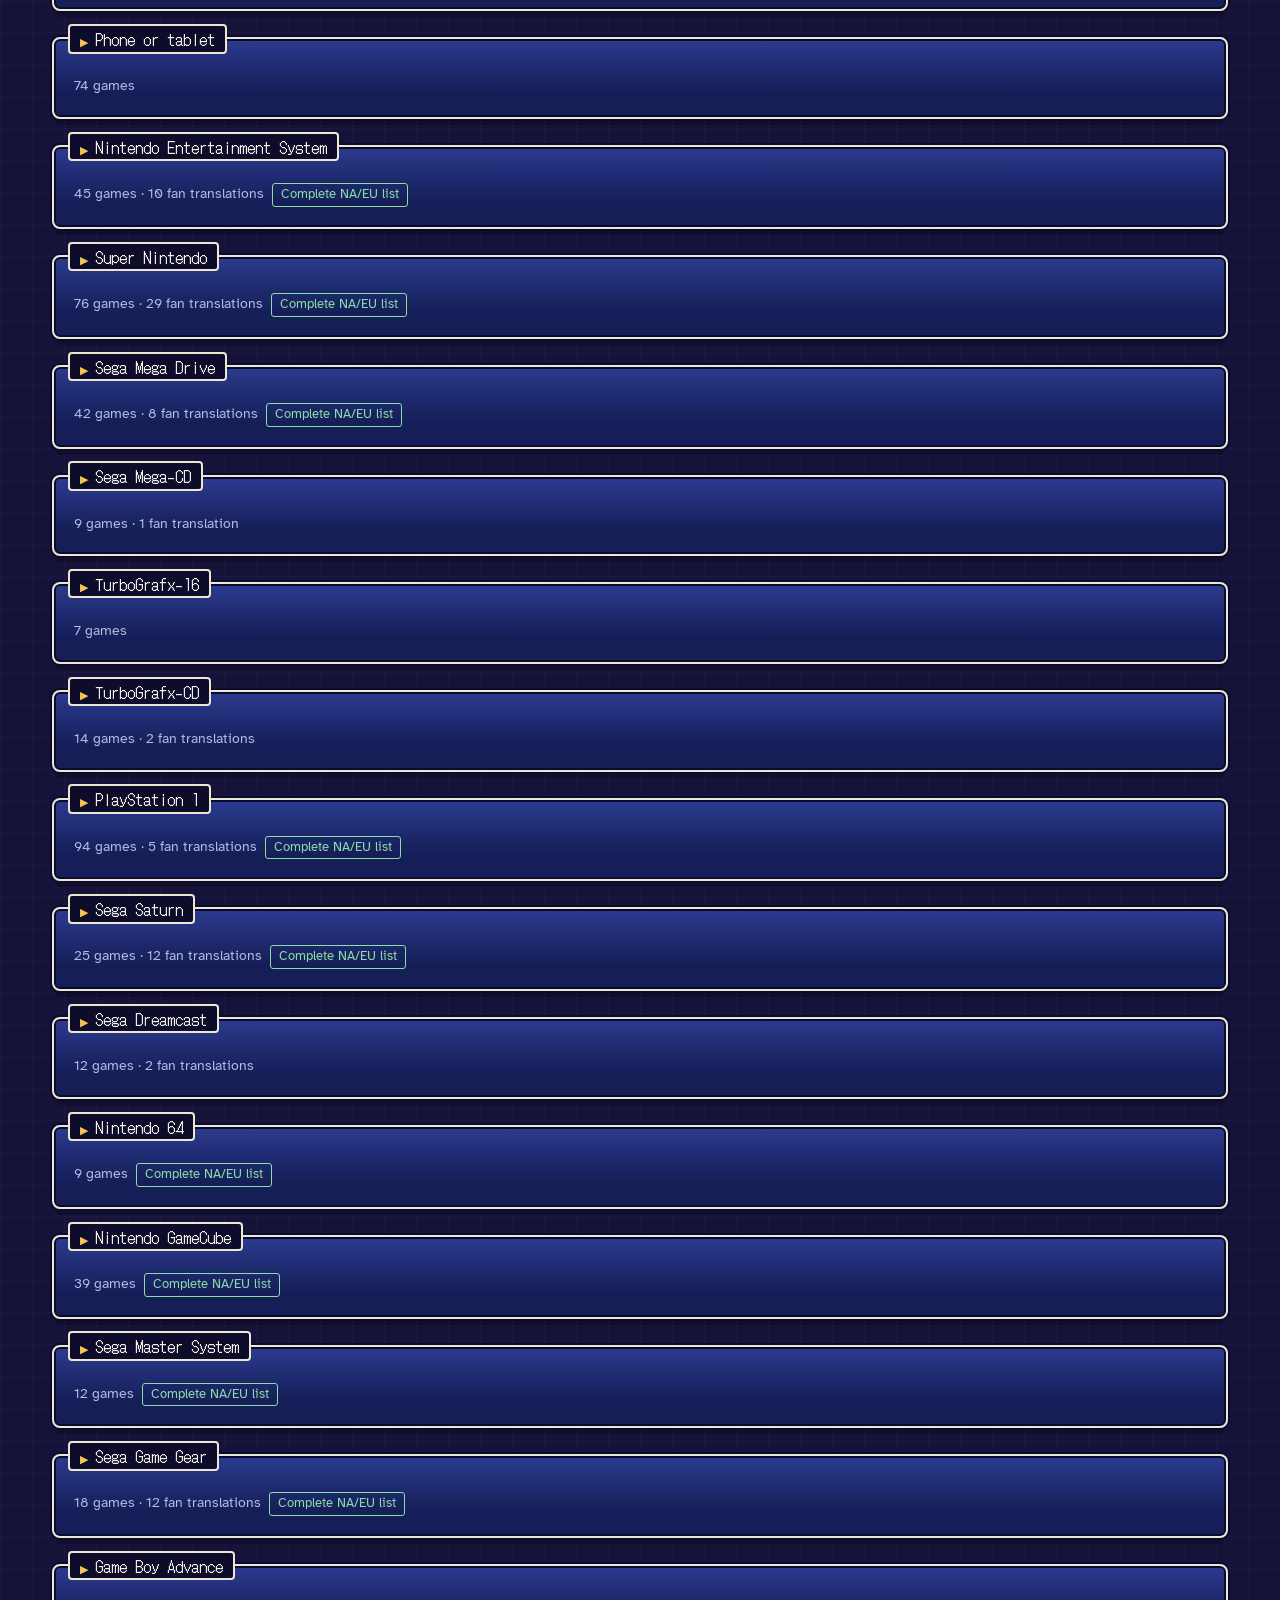
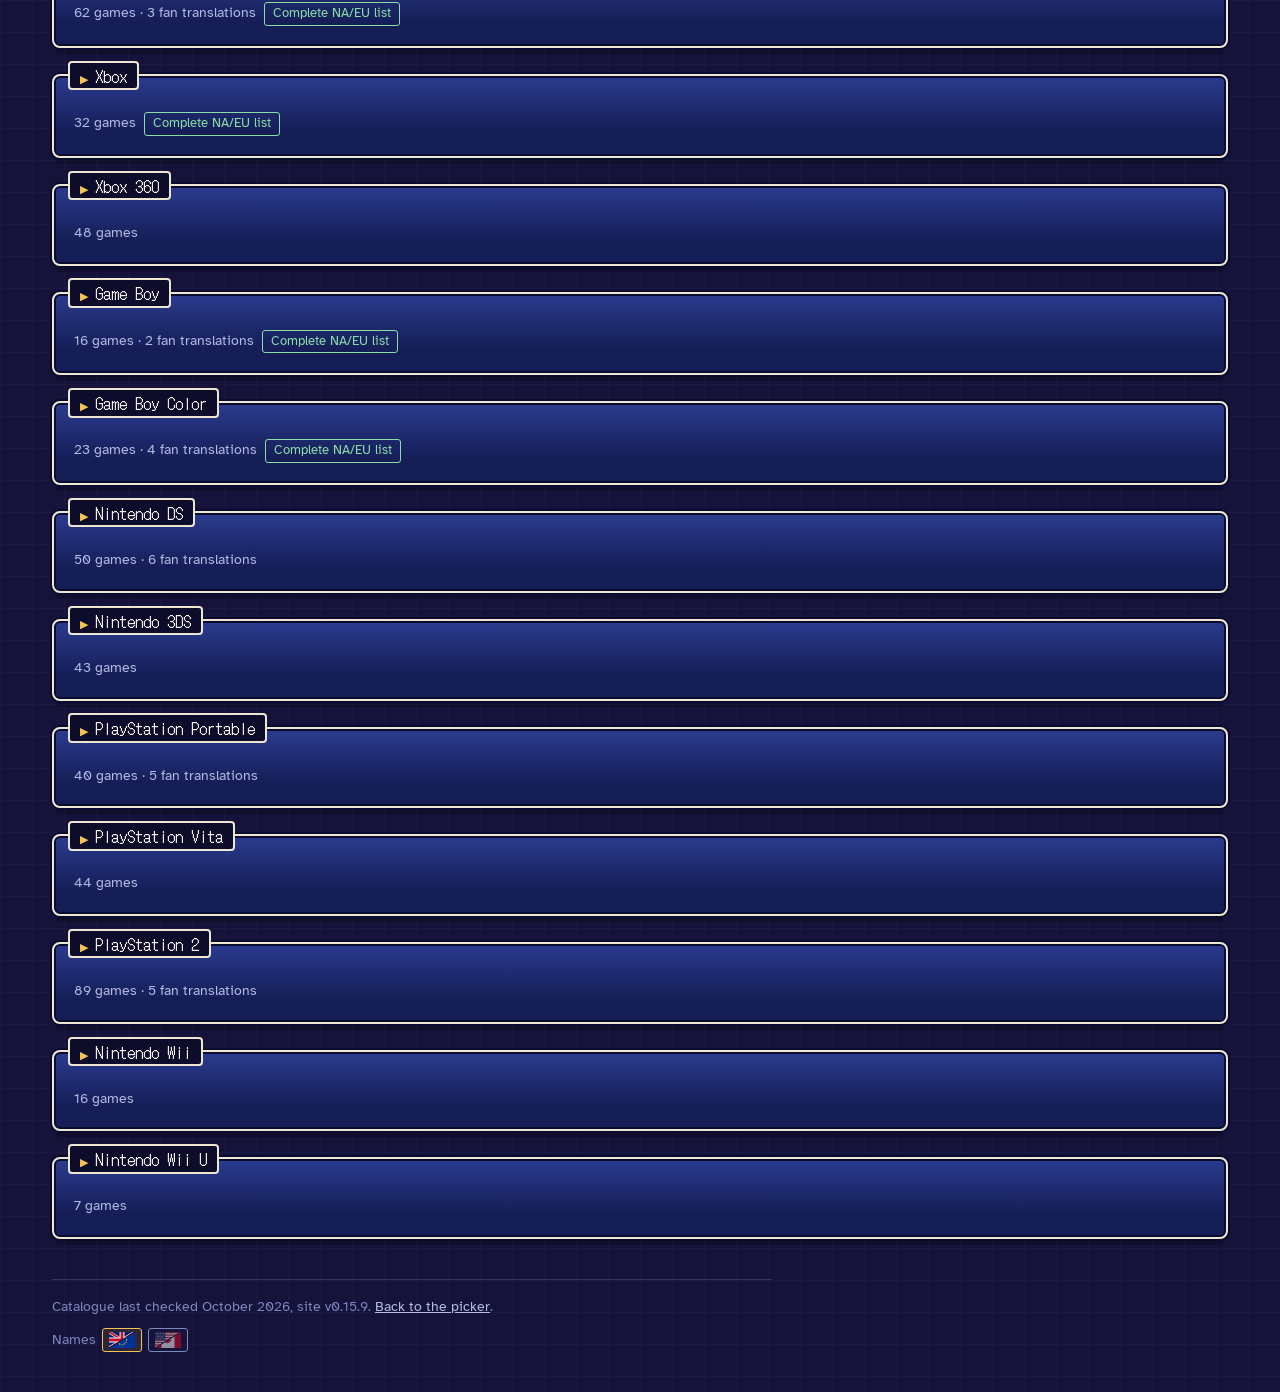
==== commit 1e2bfdc5: "chore: Bump the footer version to 0.15.9" ====
--- a/catalogue.html
+++ b/catalogue.html
@@ -33,7 +33,7 @@
     <main id="audit"></main>
 
     <footer class="footer">
-      <p>Catalogue last checked <span id="updated">October 2026</span>, site v<span id="version">0.15.8</span>. <a href="index.html">Back to the picker</a>.</p>
+      <p>Catalogue last checked <span id="updated">October 2026</span>, site v<span id="version">0.15.9</span>. <a href="index.html">Back to the picker</a>.</p>
       <div class="name-toggle" role="group" aria-label="Game names">
         <span class="name-toggle-label" aria-hidden="true">Names</span>
         <button type="button" class="name-opt" data-name="eu" aria-pressed="true" aria-label="UK and European names">
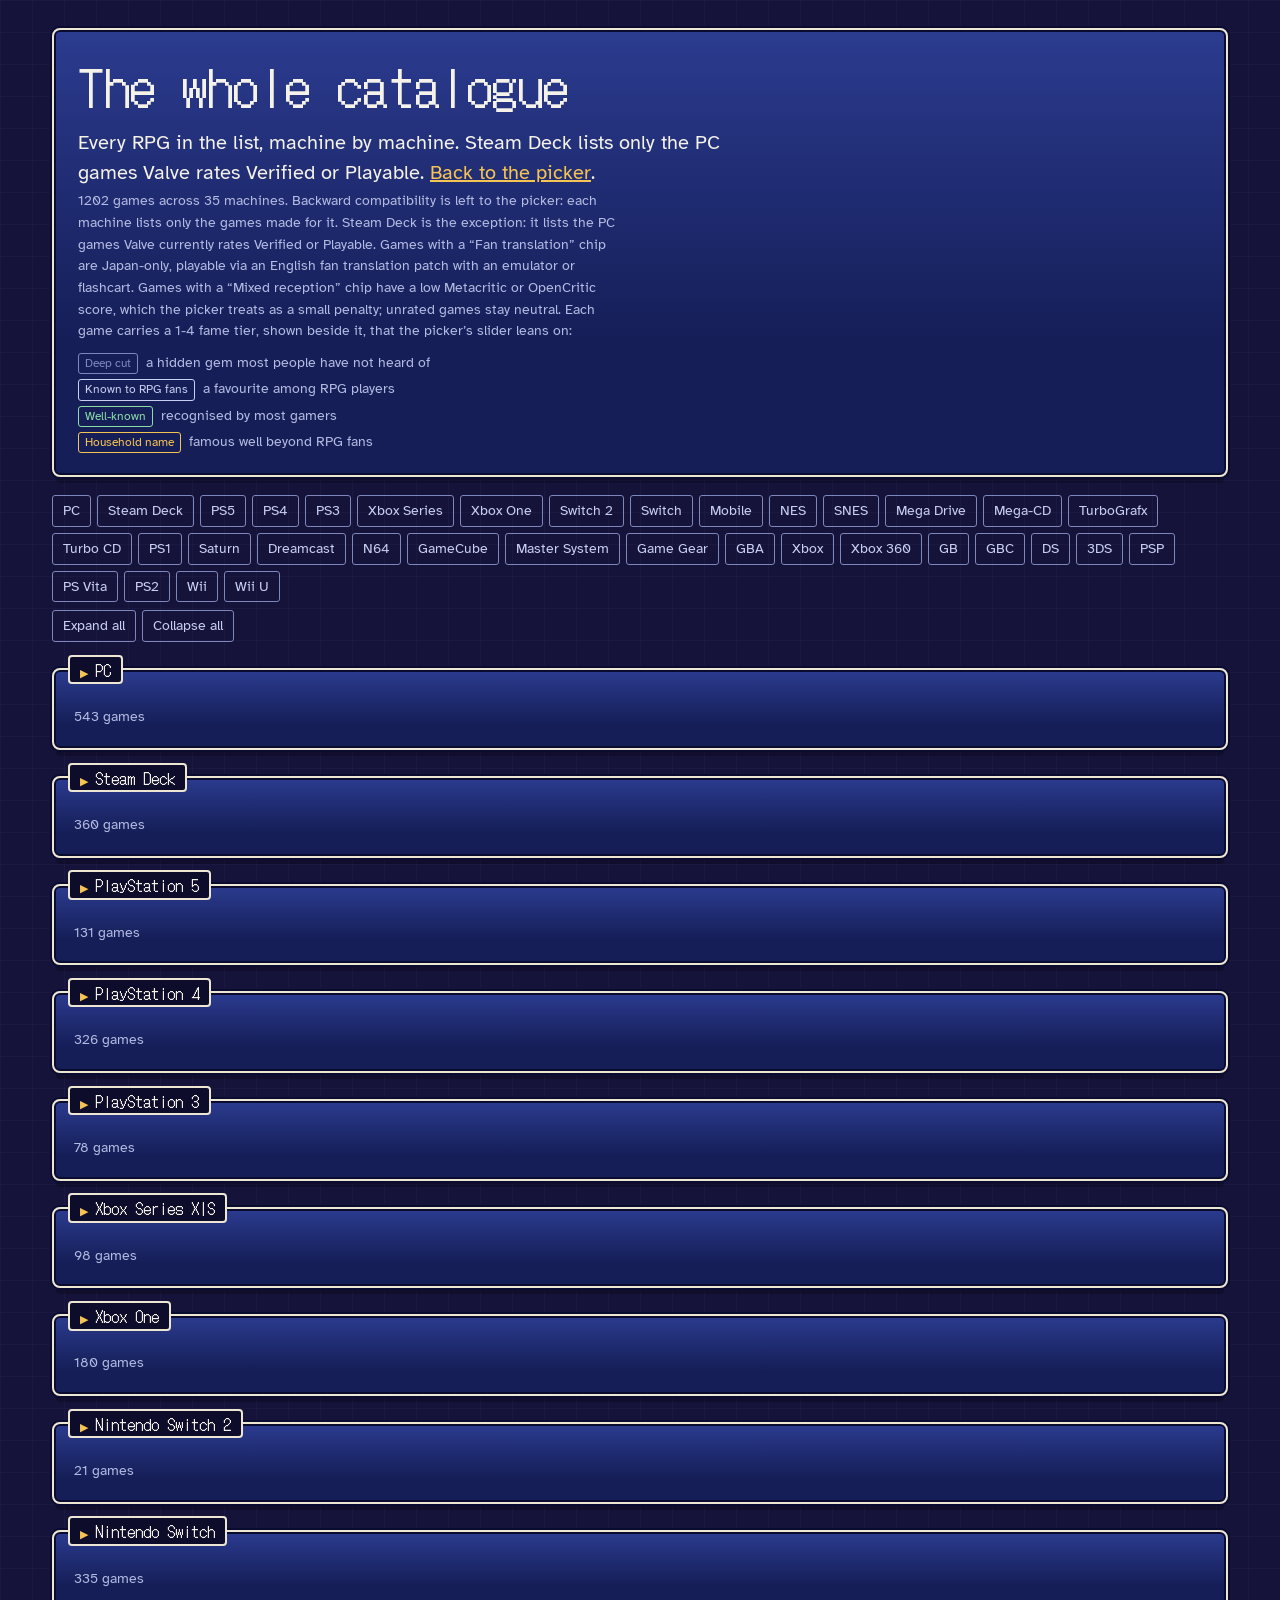
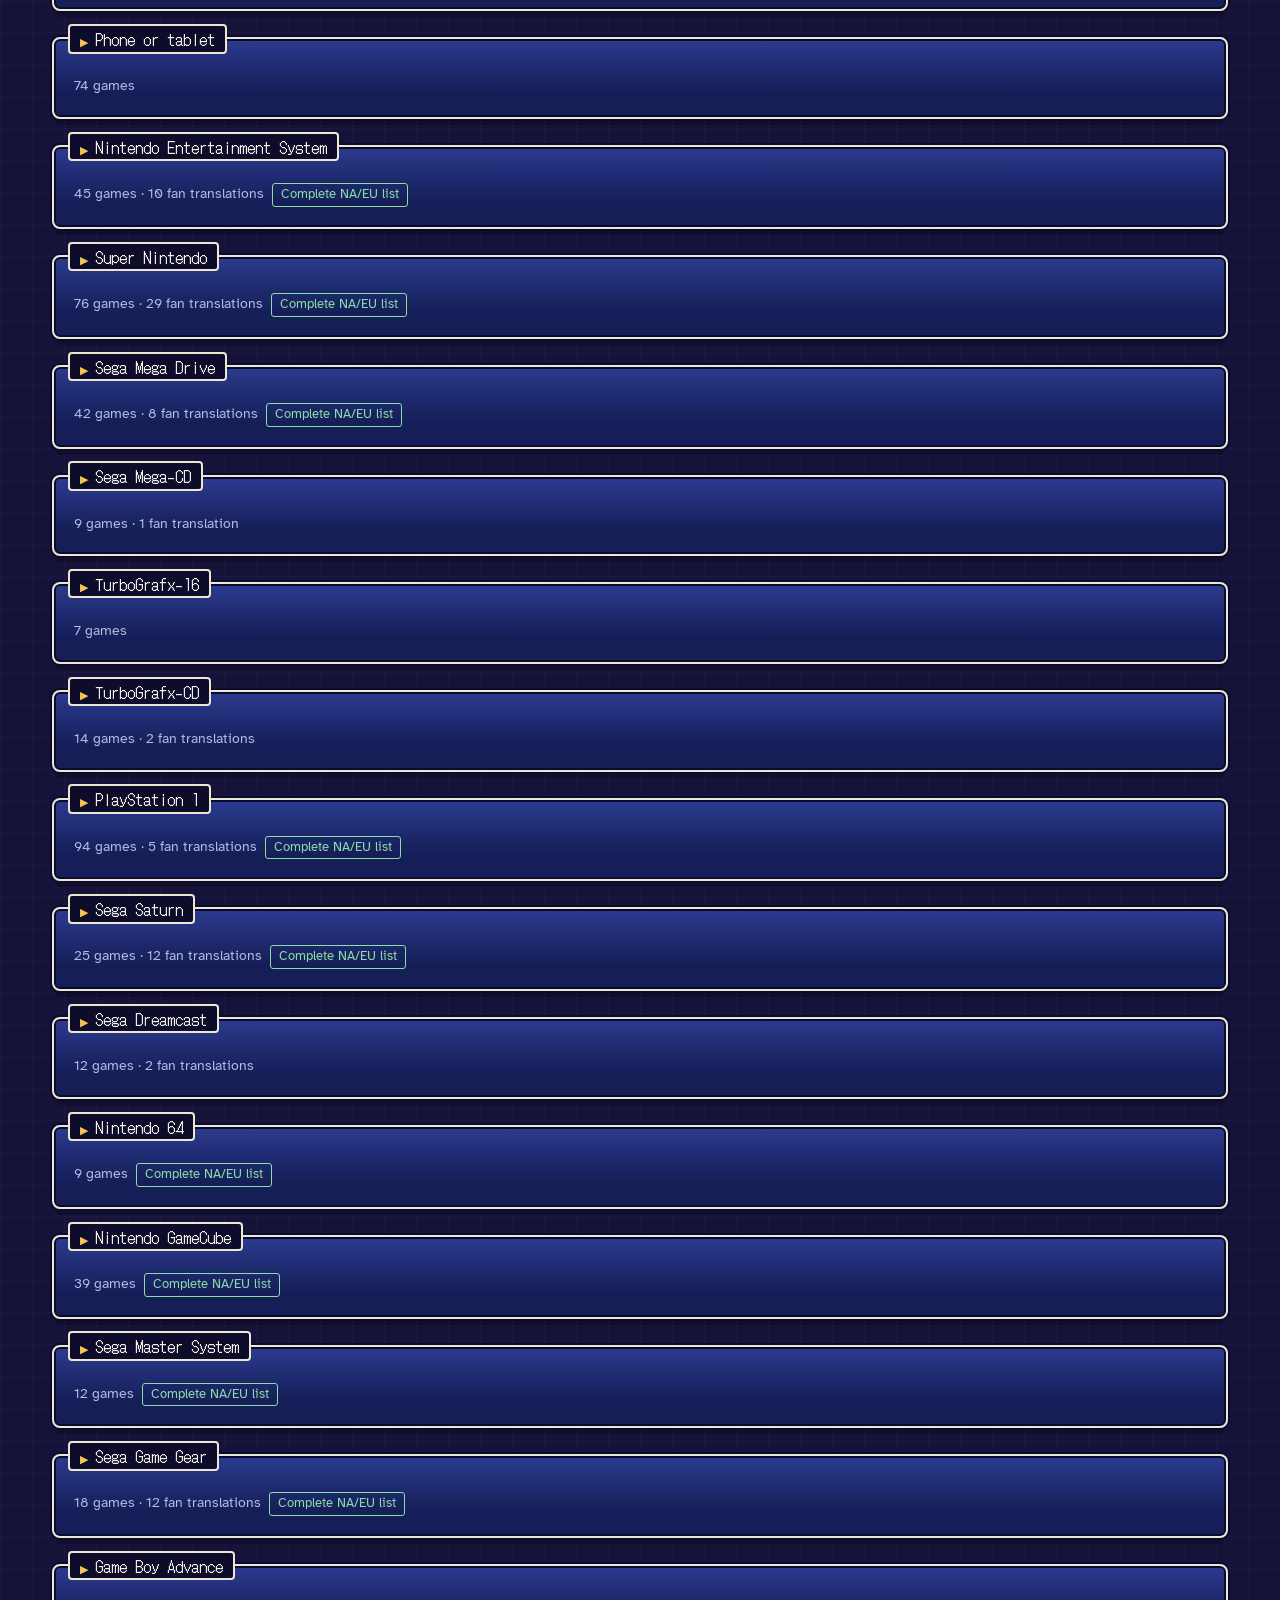
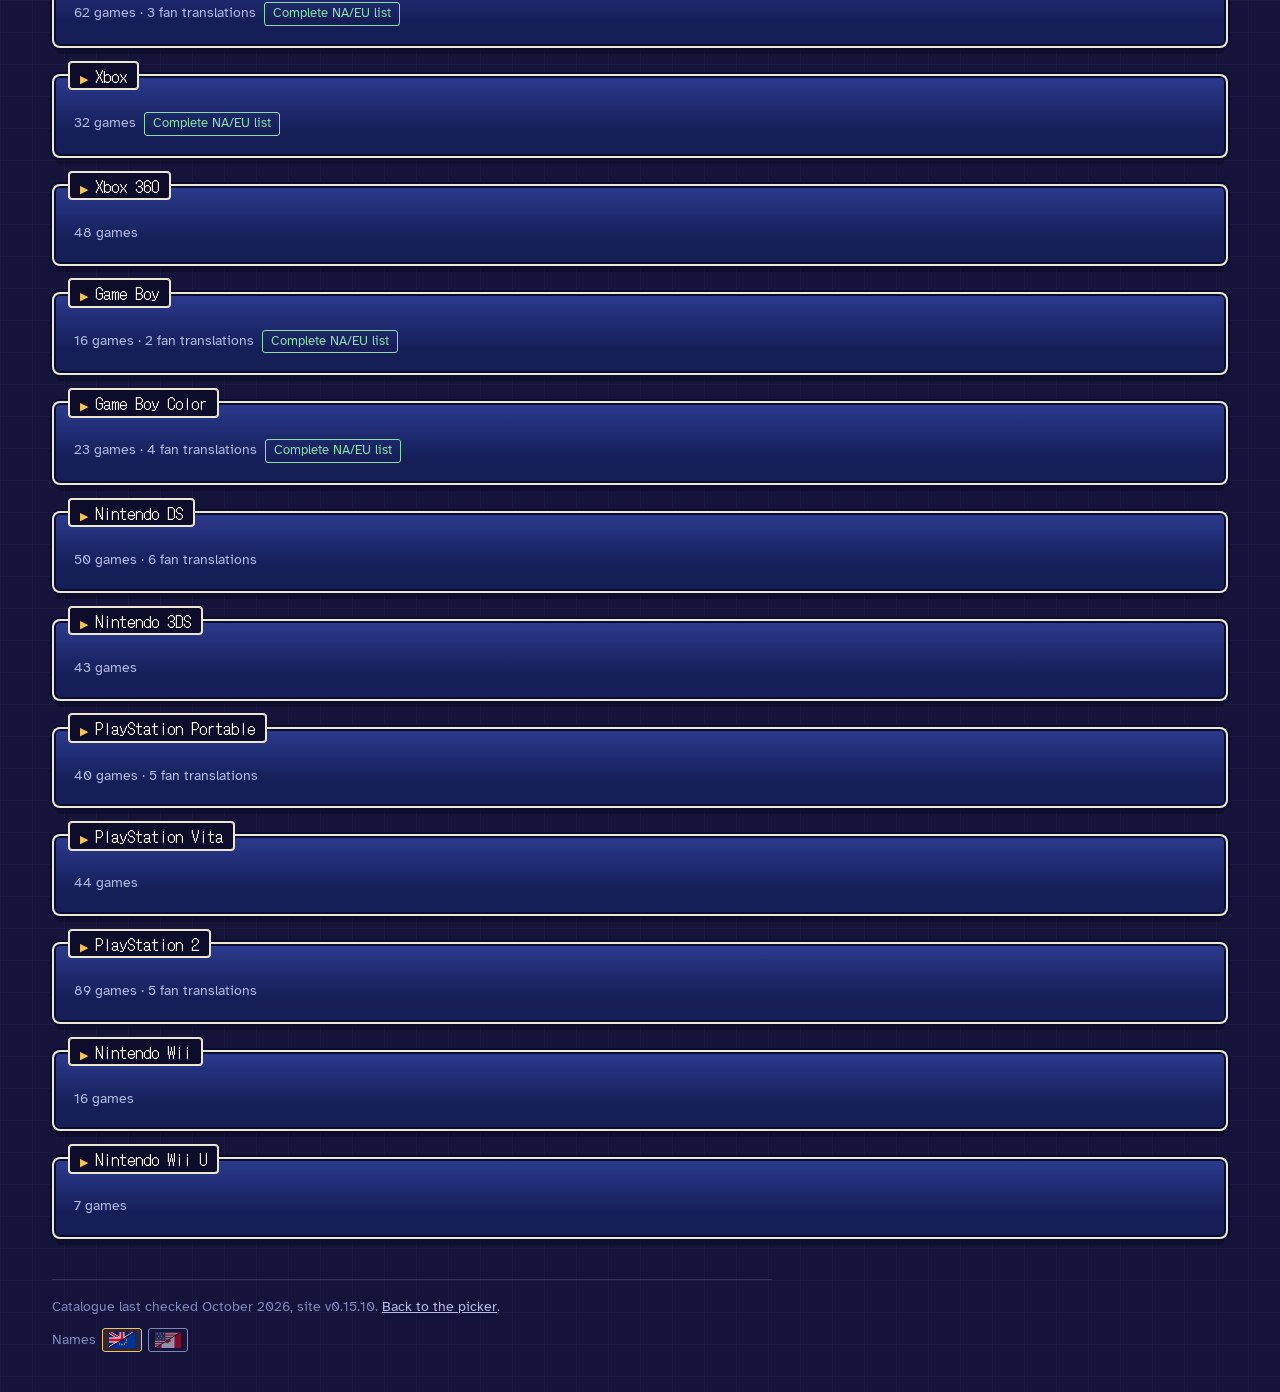
==== commit c297e0c6: "chore: Bump the footer version to 0.15.10" ====
--- a/catalogue.html
+++ b/catalogue.html
@@ -33,7 +33,7 @@
     <main id="audit"></main>
 
     <footer class="footer">
-      <p>Catalogue last checked <span id="updated">October 2026</span>, site v<span id="version">0.15.9</span>. <a href="index.html">Back to the picker</a>.</p>
+      <p>Catalogue last checked <span id="updated">October 2026</span>, site v<span id="version">0.15.10</span>. <a href="index.html">Back to the picker</a>.</p>
       <div class="name-toggle" role="group" aria-label="Game names">
         <span class="name-toggle-label" aria-hidden="true">Names</span>
         <button type="button" class="name-opt" data-name="eu" aria-pressed="true" aria-label="UK and European names">
